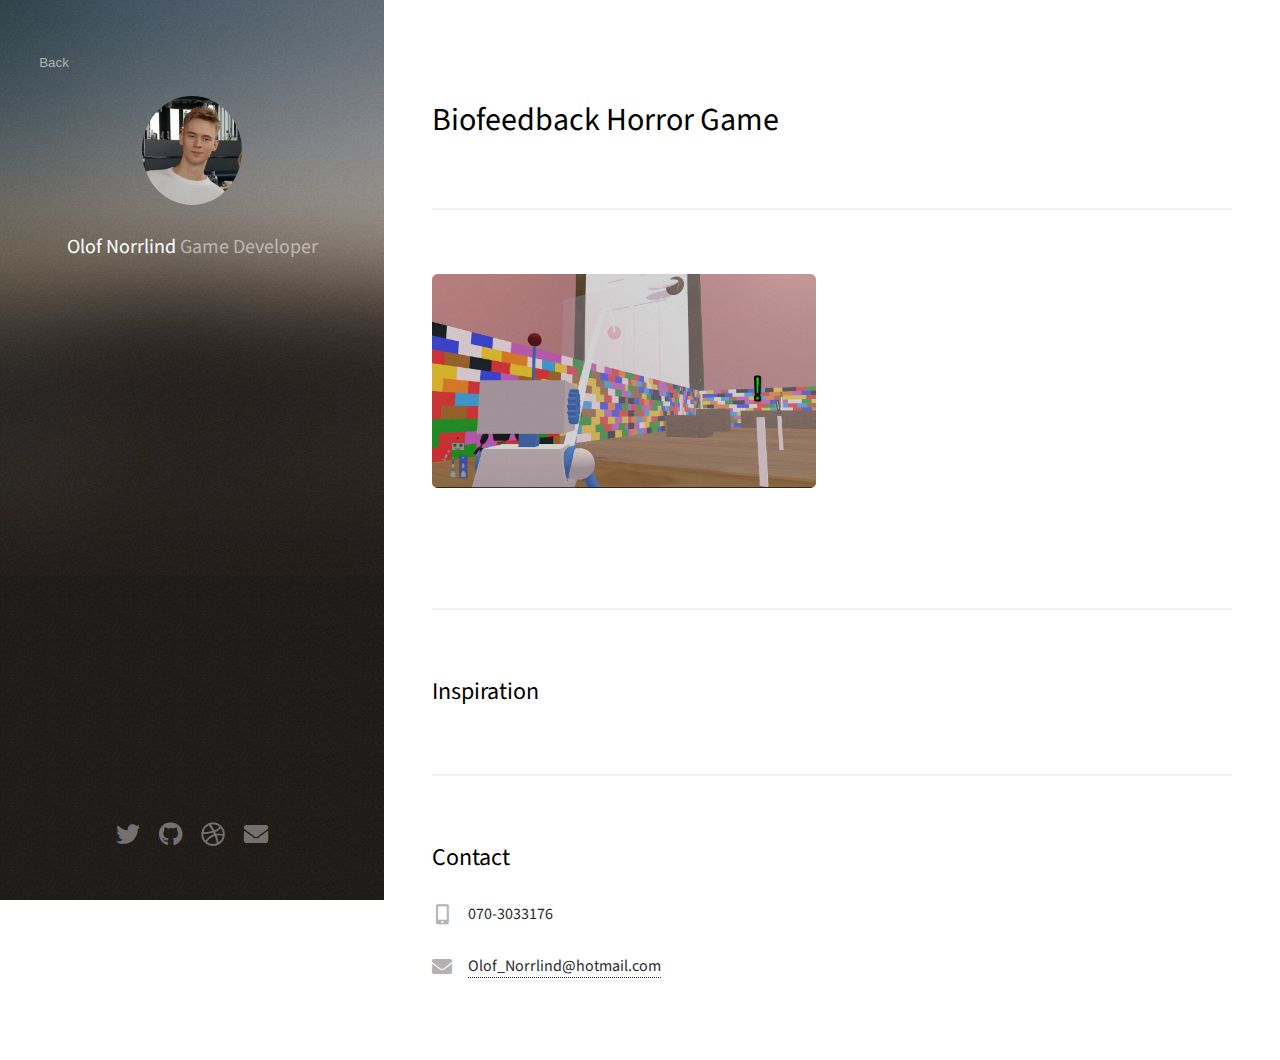
==== BelowUs.html @ 0a35c5f2 "Added more links + 2 more projects" ====
<!DOCTYPE HTML>
<!--
	Strata by HTML5 UP
	html5up.net | @ajlkn
	Free for personal and commercial use under the CCA 3.0 license (html5up.net/license)
-->
<html>
	<head>
		<title>Strata by HTML5 UP</title>
		<meta charset="utf-8" />
		<meta name="viewport" content="width=device-width, initial-scale=1, user-scalable=no" />
		<link rel="stylesheet" href="assets/css/main.css" />
	</head>
	<body class="is-preload">

		<!-- Header -->
			<header id="header">
				<div class="inner">
                    <button class="back-button" onclick="goBack()">Back</button>

					<a href="index.html" class="image avatar"><img src="images/avatar.jpg" alt="" /></a>
					<h1><strong>Olof Norrlind</strong><br />
					Game Developer<br />
					</h1>
				</div>
			</header>

		<!-- Main -->
			<div id="main">

				<!-- One -->
					<section id="one">
						<header class="major">
							<h2>Biofeedback Horror Game</h2>
						</header>
						<p>
						</p>
						
					</section>

				<!--Content-->
					<section id="two">						
						<div class="row">
							<article class="col-6 col-12-xsmall work-item">
								<a href="images/Detached/Ingame2.png" class="image fit thumb"><img src="images/Detached/Ingame2.png" alt="" /></a>
							</article>
						</div>
					</section>
					<section id="one">						
						<div class="major">
							<h2>Inspiration</h2>
							<p>
							</p>
						</div>
					</section>
				
				<!-- Three -->
					<section id="three">
						<h2>Contact</h2>
						<ul class="labeled-icons">
							<li>
								<h3 class="icon solid fa-mobile-alt"><span class="label">Phone</span></h3>
								070-3033176
							</li>
							<li>
								<h3 class="icon solid fa-envelope"><span class="label">Email</span></h3>
								<a href="#">Olof_Norrlind@hotmail.com</a>
							</li>
						</ul>
						
					</section>

				<!-- Four -->
				<!--
					<section id="four">
						<h2>Elements</h2>

						<section>
							<h4>Text</h4>
							<p>This is <b>bold</b> and this is <strong>strong</strong>. This is <i>italic</i> and this is <em>emphasized</em>.
							This is <sup>superscript</sup> text and this is <sub>subscript</sub> text.
							This is <u>underlined</u> and this is code: <code>for (;;) { ... }</code>. Finally, <a href="#">this is a link</a>.</p>
							<hr />
							<header>
								<h4>Heading with a Subtitle</h4>
								<p>Lorem ipsum dolor sit amet nullam id egestas urna aliquam</p>
							</header>
							<p>Nunc lacinia ante nunc ac lobortis. Interdum adipiscing gravida odio porttitor sem non mi integer non faucibus ornare mi ut ante amet placerat aliquet. Volutpat eu sed ante lacinia sapien lorem accumsan varius montes viverra nibh in adipiscing blandit tempus accumsan.</p>
							<header>
								<h5>Heading with a Subtitle</h5>
								<p>Lorem ipsum dolor sit amet nullam id egestas urna aliquam</p>
							</header>
							<p>Nunc lacinia ante nunc ac lobortis. Interdum adipiscing gravida odio porttitor sem non mi integer non faucibus ornare mi ut ante amet placerat aliquet. Volutpat eu sed ante lacinia sapien lorem accumsan varius montes viverra nibh in adipiscing blandit tempus accumsan.</p>
							<hr />
							<h2>Heading Level 2</h2>
							<h3>Heading Level 3</h3>
							<h4>Heading Level 4</h4>
							<h5>Heading Level 5</h5>
							<h6>Heading Level 6</h6>
							<hr />
							<h5>Blockquote</h5>
							<blockquote>Fringilla nisl. Donec accumsan interdum nisi, quis tincidunt felis sagittis eget tempus euismod. Vestibulum ante ipsum primis in faucibus vestibulum. Blandit adipiscing eu felis iaculis volutpat ac adipiscing accumsan faucibus. Vestibulum ante ipsum primis in faucibus lorem ipsum dolor sit amet nullam adipiscing eu felis.</blockquote>
							<h5>Preformatted</h5>
							<pre><code>i = 0;

while (!deck.isInOrder()) {
print 'Iteration ' + i;
deck.shuffle();
i++;
}

print 'It took ' + i + ' iterations to sort the deck.';</code></pre>
						</section>

						<section>
							<h4>Lists</h4>
							<div class="row">
								<div class="col-6 col-12-xsmall">
									<h5>Unordered</h5>
									<ul>
										<li>Dolor pulvinar etiam magna etiam.</li>
										<li>Sagittis adipiscing lorem eleifend.</li>
										<li>Felis enim feugiat dolore viverra.</li>
									</ul>
									<h5>Alternate</h5>
									<ul class="alt">
										<li>Dolor pulvinar etiam magna etiam.</li>
										<li>Sagittis adipiscing lorem eleifend.</li>
										<li>Felis enim feugiat dolore viverra.</li>
									</ul>
								</div>
								<div class="col-6 col-12-xsmall">
									<h5>Ordered</h5>
									<ol>
										<li>Dolor pulvinar etiam magna etiam.</li>
										<li>Etiam vel felis at lorem sed viverra.</li>
										<li>Felis enim feugiat dolore viverra.</li>
										<li>Dolor pulvinar etiam magna etiam.</li>
										<li>Etiam vel felis at lorem sed viverra.</li>
										<li>Felis enim feugiat dolore viverra.</li>
									</ol>
									<h5>Icons</h5>
									<ul class="icons">
										<li><a href="#" class="icon brands fa-twitter"><span class="label">Twitter</span></a></li>
										<li><a href="#" class="icon brands fa-facebook-f"><span class="label">Facebook</span></a></li>
										<li><a href="#" class="icon brands fa-instagram"><span class="label">Instagram</span></a></li>
										<li><a href="#" class="icon brands fa-github"><span class="label">Github</span></a></li>
										<li><a href="#" class="icon brands fa-dribbble"><span class="label">Dribbble</span></a></li>
										<li><a href="#" class="icon brands fa-tumblr"><span class="label">Tumblr</span></a></li>
									</ul>
								</div>
							</div>
							<h5>Actions</h5>
							<ul class="actions">
								<li><a href="#" class="button primary">Default</a></li>
								<li><a href="#" class="button">Default</a></li>
							</ul>
							<ul class="actions small">
								<li><a href="#" class="button primary small">Small</a></li>
								<li><a href="#" class="button small">Small</a></li>
							</ul>
							<div class="row">
								<div class="col-6 col-12-small">
									<ul class="actions stacked">
										<li><a href="#" class="button primary">Default</a></li>
										<li><a href="#" class="button">Default</a></li>
									</ul>
								</div>
								<div class="col-6 col-12-small">
									<ul class="actions stacked">
										<li><a href="#" class="button primary small">Small</a></li>
										<li><a href="#" class="button small">Small</a></li>
									</ul>
								</div>
								<div class="col-6 col-12-small">
									<ul class="actions stacked">
										<li><a href="#" class="button primary fit">Default</a></li>
										<li><a href="#" class="button fit">Default</a></li>
									</ul>
								</div>
								<div class="col-6 col-12-small">
									<ul class="actions stacked">
										<li><a href="#" class="button primary small fit">Small</a></li>
										<li><a href="#" class="button small fit">Small</a></li>
									</ul>
								</div>
							</div>
						</section>

						<section>
							<h4>Table</h4>
							<h5>Default</h5>
							<div class="table-wrapper">
								<table>
									<thead>
										<tr>
											<th>Name</th>
											<th>Description</th>
											<th>Price</th>
										</tr>
									</thead>
									<tbody>
										<tr>
											<td>Item One</td>
											<td>Ante turpis integer aliquet porttitor.</td>
											<td>29.99</td>
										</tr>
										<tr>
											<td>Item Two</td>
											<td>Vis ac commodo adipiscing arcu aliquet.</td>
											<td>19.99</td>
										</tr>
										<tr>
											<td>Item Three</td>
											<td> Morbi faucibus arcu accumsan lorem.</td>
											<td>29.99</td>
										</tr>
										<tr>
											<td>Item Four</td>
											<td>Vitae integer tempus condimentum.</td>
											<td>19.99</td>
										</tr>
										<tr>
											<td>Item Five</td>
											<td>Ante turpis integer aliquet porttitor.</td>
											<td>29.99</td>
										</tr>
									</tbody>
									<tfoot>
										<tr>
											<td colspan="2"></td>
											<td>100.00</td>
										</tr>
									</tfoot>
								</table>
							</div>

							<h5>Alternate</h5>
							<div class="table-wrapper">
								<table class="alt">
									<thead>
										<tr>
											<th>Name</th>
											<th>Description</th>
											<th>Price</th>
										</tr>
									</thead>
									<tbody>
										<tr>
											<td>Item One</td>
											<td>Ante turpis integer aliquet porttitor.</td>
											<td>29.99</td>
										</tr>
										<tr>
											<td>Item Two</td>
											<td>Vis ac commodo adipiscing arcu aliquet.</td>
											<td>19.99</td>
										</tr>
										<tr>
											<td>Item Three</td>
											<td> Morbi faucibus arcu accumsan lorem.</td>
											<td>29.99</td>
										</tr>
										<tr>
											<td>Item Four</td>
											<td>Vitae integer tempus condimentum.</td>
											<td>19.99</td>
										</tr>
										<tr>
											<td>Item Five</td>
											<td>Ante turpis integer aliquet porttitor.</td>
											<td>29.99</td>
										</tr>
									</tbody>
									<tfoot>
										<tr>
											<td colspan="2"></td>
											<td>100.00</td>
										</tr>
									</tfoot>
								</table>
							</div>
						</section>

						<section>
							<h4>Buttons</h4>
							<ul class="actions">
								<li><a href="#" class="button primary">Primary</a></li>
								<li><a href="#" class="button">Default</a></li>
							</ul>
							<ul class="actions">
								<li><a href="#" class="button large">Large</a></li>
								<li><a href="#" class="button">Default</a></li>
								<li><a href="#" class="button small">Small</a></li>
							</ul>
							<ul class="actions fit">
								<li><a href="#" class="button primary fit">Fit</a></li>
								<li><a href="#" class="button fit">Fit</a></li>
							</ul>
							<ul class="actions fit small">
								<li><a href="#" class="button primary fit small">Fit + Small</a></li>
								<li><a href="#" class="button fit small">Fit + Small</a></li>
							</ul>
							<ul class="actions">
								<li><a href="#" class="button primary icon solid fa-download">Icon</a></li>
								<li><a href="#" class="button icon solid fa-download">Icon</a></li>
							</ul>
							<ul class="actions">
								<li><span class="button primary disabled">Primary</span></li>
								<li><span class="button disabled">Default</span></li>
							</ul>
						</section>

						<section>
							<h4>Form</h4>
							<form method="post" action="#">
								<div class="row gtr-uniform gtr-50">
									<div class="col-6 col-12-xsmall">
										<input type="text" name="demo-name" id="demo-name" value="" placeholder="Name" />
									</div>
									<div class="col-6 col-12-xsmall">
										<input type="email" name="demo-email" id="demo-email" value="" placeholder="Email" />
									</div>
									<div class="col-12">
										<select name="demo-category" id="demo-category">
											<option value="">- Category -</option>
											<option value="1">Manufacturing</option>
											<option value="1">Shipping</option>
											<option value="1">Administration</option>
											<option value="1">Human Resources</option>
										</select>
									</div>
									<div class="col-4 col-12-small">
										<input type="radio" id="demo-priority-low" name="demo-priority" checked>
										<label for="demo-priority-low">Low Priority</label>
									</div>
									<div class="col-4 col-12-small">
										<input type="radio" id="demo-priority-normal" name="demo-priority">
										<label for="demo-priority-normal">Normal Priority</label>
									</div>
									<div class="col-4 col-12-small">
										<input type="radio" id="demo-priority-high" name="demo-priority">
										<label for="demo-priority-high">High Priority</label>
									</div>
									<div class="col-6 col-12-small">
										<input type="checkbox" id="demo-copy" name="demo-copy">
										<label for="demo-copy">Email me a copy of this message</label>
									</div>
									<div class="col-6 col-12-small">
										<input type="checkbox" id="demo-human" name="demo-human" checked>
										<label for="demo-human">I am a human and not a robot</label>
									</div>
									<div class="col-12">
										<textarea name="demo-message" id="demo-message" placeholder="Enter your message" rows="6"></textarea>
									</div>
									<div class="col-12">
										<ul class="actions">
											<li><input type="submit" value="Send Message" class="primary" /></li>
											<li><input type="reset" value="Reset" /></li>
										</ul>
									</div>
								</div>
							</form>
						</section>

						<section>
							<h4>Image</h4>
							<h5>Fit</h5>
							<div class="box alt">
								<div class="row gtr-50 gtr-uniform">
									<div class="col-12"><span class="image fit"><img src="images/fulls/05.jpg" alt="" /></span></div>
									<div class="col-4"><span class="image fit"><img src="images/thumbs/01.jpg" alt="" /></span></div>
									<div class="col-4"><span class="image fit"><img src="images/thumbs/02.jpg" alt="" /></span></div>
									<div class="col-4"><span class="image fit"><img src="images/thumbs/03.jpg" alt="" /></span></div>
									<div class="col-4"><span class="image fit"><img src="images/thumbs/04.jpg" alt="" /></span></div>
									<div class="col-4"><span class="image fit"><img src="images/thumbs/05.jpg" alt="" /></span></div>
									<div class="col-4"><span class="image fit"><img src="images/thumbs/06.jpg" alt="" /></span></div>
									<div class="col-4"><span class="image fit"><img src="images/thumbs/03.jpg" alt="" /></span></div>
									<div class="col-4"><span class="image fit"><img src="images/thumbs/02.jpg" alt="" /></span></div>
									<div class="col-4"><span class="image fit"><img src="images/thumbs/01.jpg" alt="" /></span></div>
								</div>
							</div>
							<h5>Left &amp; Right</h5>
							<p><span class="image left"><img src="images/avatar.jpg" alt="" /></span>Fringilla nisl. Donec accumsan interdum nisi, quis tincidunt felis sagittis eget. tempus euismod. Vestibulum ante ipsum primis in faucibus vestibulum. Blandit adipiscing eu felis iaculis volutpat ac adipiscing accumsan eu faucibus. Integer ac pellentesque praesent tincidunt felis sagittis eget. tempus euismod. Vestibulum ante ipsum primis in faucibus vestibulum. Blandit adipiscing eu felis iaculis volutpat ac adipiscing accumsan eu faucibus. Integer ac pellentesque praesent. Donec accumsan interdum nisi, quis tincidunt felis sagittis eget. tempus euismod. Vestibulum ante ipsum primis in faucibus vestibulum. Blandit adipiscing eu felis iaculis volutpat ac adipiscing accumsan eu faucibus. Integer ac pellentesque praesent tincidunt felis sagittis eget. tempus euismod. Vestibulum ante ipsum primis in faucibus vestibulum. Blandit adipiscing eu felis iaculis volutpat ac adipiscing accumsan eu faucibus. Integer ac pellentesque praesent.</p>
							<p><span class="image right"><img src="images/avatar.jpg" alt="" /></span>Fringilla nisl. Donec accumsan interdum nisi, quis tincidunt felis sagittis eget. tempus euismod. Vestibulum ante ipsum primis in faucibus vestibulum. Blandit adipiscing eu felis iaculis volutpat ac adipiscing accumsan eu faucibus. Integer ac pellentesque praesent tincidunt felis sagittis eget. tempus euismod. Vestibulum ante ipsum primis in faucibus vestibulum. Blandit adipiscing eu felis iaculis volutpat ac adipiscing accumsan eu faucibus. Integer ac pellentesque praesent. Donec accumsan interdum nisi, quis tincidunt felis sagittis eget. tempus euismod. Vestibulum ante ipsum primis in faucibus vestibulum. Blandit adipiscing eu felis iaculis volutpat ac adipiscing accumsan eu faucibus. Integer ac pellentesque praesent tincidunt felis sagittis eget. tempus euismod. Vestibulum ante ipsum primis in faucibus vestibulum. Blandit adipiscing eu felis iaculis volutpat ac adipiscing accumsan eu faucibus. Integer ac pellentesque praesent.</p>
						</section>

					</section>
				-->

			</div>

		<!-- Footer -->
			<footer id="footer">
				<div class="inner">
					<ul class="icons">
						<li><a href="#" class="icon brands fa-twitter"><span class="label">Twitter</span></a></li>
						<li><a href="https://github.com/OlofN97" class="icon brands fa-github"><span class="label">Github</span></a></li>
						<li><a href="#" class="icon brands fa-dribbble"><span class="label">Dribbble</span></a></li>
						<li><a href="#" class="icon solid fa-envelope"><span class="label">Email</span></a></li>
					</ul>					
				</div>
			</footer>

		<!-- Scripts -->
			<script src="assets/js/jquery.min.js"></script>
			<script src="assets/js/jquery.poptrox.min.js"></script>
			<script src="assets/js/browser.min.js"></script>
			<script src="assets/js/breakpoints.min.js"></script>
			<script src="assets/js/util.js"></script>
			<script src="assets/js/main.js"></script>

	</body>
</html>
---- assets/css/main.css ----
@import url("fontawesome-all.min.css");
@import url("https://fonts.googleapis.com/css?family=Source+Sans+Pro:400,400italic");

/*
	Strata by HTML5 UP
	html5up.net | @ajlkn
	Free for personal and commercial use under the CCA 3.0 license (html5up.net/license)
*/

html, body, div, span, applet, object,
iframe, h1, h2, h3, h4, h5, h6, p, blockquote,
pre, a, abbr, acronym, address, big, cite,
code, del, dfn, em, img, ins, kbd, q, s, samp,
small, strike, strong, sub, sup, tt, var, b,
u, i, center, dl, dt, dd, ol, ul, li, fieldset,
form, label, legend, table, caption, tbody,
tfoot, thead, tr, th, td, article, aside,
canvas, details, embed, figure, figcaption,
footer, header, hgroup, menu, nav, output, ruby,
section, summary, time, mark, audio, video {
	margin: 0;
	padding: 0;
	border: 0;
	font-size: 100%;
	font: inherit;
	vertical-align: baseline;}

article, aside, details, figcaption, figure,
footer, header, hgroup, menu, nav, section {
	display: block;}

body {
	line-height: 1;
}





.back-button {
	position: absolute;
	top: 5%; /* Adjust as needed */
	left: 5%; /* Adjust as needed */
	padding: 10px 20px;
	background-color: transparent; /* Blue background color */
	color: #b2b2b2; /* White text color */
	border: none;
	border-radius: 4px;
	cursor: pointer;
}

.back-button:hover {
	background-color: rgba(255, 255, 255, 0.1); /* Keep background color transparent on hover */
	color: #b2b2b2; /* Change text color on hover */
	border:#787878;
	border-radius: 4px;
}





.button-container {
	display: flex;
  }

ol, ul {
	list-style: none;
}

blockquote, q {
	quotes: none;
}

	blockquote:before, blockquote:after, q:before, q:after {
		content: '';
		content: none;
	}

table {
	border-collapse: collapse;
	border-spacing: 0;
}

body {
	-webkit-text-size-adjust: none;
}

mark {
	background-color: transparent;
	color: inherit;
}

input::-moz-focus-inner {
	border: 0;
	padding: 0;
}

input, select, textarea {
	-moz-appearance: none;
	-webkit-appearance: none;
	-ms-appearance: none;
	appearance: none;
}

/* Basic */

	html {
		box-sizing: border-box;
	}

	*, *:before, *:after {
		box-sizing: inherit;
	}

	body {
		background: #fff;
	}

		body.is-preload *, body.is-preload *:before, body.is-preload *:after {
			-moz-animation: none !important;
			-webkit-animation: none !important;
			-ms-animation: none !important;
			animation: none !important;
			-moz-transition: none !important;
			-webkit-transition: none !important;
			-ms-transition: none !important;
			transition: none !important;
		}

	body, input, select, textarea {
		color: #2b2b2b;
		font-family: "Source Sans Pro", Helvetica, sans-serif;
		font-size: 16pt;
		font-weight: 400;
		line-height: 1.75em;
	}

	a {
		-moz-transition: color 0.2s ease-in-out, border-color 0.2s ease-in-out;
		-webkit-transition: color 0.2s ease-in-out, border-color 0.2s ease-in-out;
		-ms-transition: color 0.2s ease-in-out, border-color 0.2s ease-in-out;
		transition: color 0.2s ease-in-out, border-color 0.2s ease-in-out;
		border-bottom: dotted 1px;
		color: #49bf9d;
		text-decoration: none;
	}

		a:hover {
			border-bottom-color: transparent;
			color: #49bf9d !important;
			text-decoration: none;
		}

	strong, b {
		color: #787878;
		font-weight: 400;
	}

	em, i {
		font-style: italic;
	}

	p {
		font-size: 20px;
		margin: 0 0 2em 0;
	}

	h1, h2, h3, h4, h5, h6 {
		color: #000000;
		font-weight: 400;
		line-height: 1em;
		margin: 0 0 1em 0;
	}

		h1 a, h2 a, h3 a, h4 a, h5 a, h6 a {
			color: inherit;
			text-decoration: none;
		}

	h1 {
		font-size: 2em;
		line-height: 1.5em;
	}

	h2 {
		font-size: 1.5em;
		line-height: 1.5em;
	}

	h3 {
		font-size: 1.25em;
		line-height: 1.5em;
	}

	h4 {
		font-size: 1.1em;
		line-height: 1.5em;
	}

	h5 {
		font-size: 0.9em;
		line-height: 1.5em;
	}

	h6 {
		font-size: 0.7em;
		line-height: 1.5em;
	}

	sub {
		font-size: 0.8em;
		position: relative;
		top: 0.5em;
	}

	sup {
		font-size: 0.8em;
		position: relative;
		top: -0.5em;
	}

	hr {
		border: 0;
		border-bottom: solid 2px #efefef;
		margin: 2em 0;
	}

		hr.major {
			margin: 3em 0;
		}

	blockquote {
		border-left: solid 6px #efefef;
		font-style: italic;
		margin: 0 0 2em 0;
		padding: 0.5em 0 0.5em 1.5em;
	}

	code {
		background: #f7f7f7;
		border-radius: 0.35em;
		border: solid 2px #efefef;
		font-family: "Courier New", monospace;
		font-size: 0.9em;
		margin: 0 0.25em;
		padding: 0.25em 0.65em;
	}

	pre {
		-webkit-overflow-scrolling: touch;
		font-family: "Courier New", monospace;
		font-size: 0.9em;
		margin: 0 0 2em 0;
	}

		pre code {
			display: block;
			line-height: 1.75em;
			padding: 1em 1.5em;
			overflow-x: auto;
		}

	.align-left {
		text-align: left;
	}

	.align-center {
		text-align: center;
	}

	.align-right {
		text-align: right;
	}

/* Container */

	.container {
		margin: 0 auto;
		max-width: calc(100% - 4em);
		width: 100%;
	}

		.container.xsmall {
			width: 25%;
		}

		.container.small {
			width: 50%;
		}

		.container.medium {
			width: 75%;
		}

		.container.large {
			width: 125%;
		}

		.container.xlarge {
			width: 150%;
		}

		.container.max {
			width: 100%;
		}

		@media screen and (max-width: 980px) {

			.container {
				width: 100% !important;
				max-width: 100% !important;
			}

		}

		@media screen and (max-width: 480px) {

			.container {
				max-width: calc(100% - 3em);
			}

		}

/* Row */

	.row {
		display: flex;
		flex-wrap: wrap;
		box-sizing: border-box;
		align-items: stretch;
	}

		.row > * {
			box-sizing: border-box;
		}

		.row.gtr-uniform > * > :last-child {
			margin-bottom: 0;
		}

		.row.aln-left {
			justify-content: flex-start;
		}

		.row.aln-center {
			justify-content: center;
		}

		.row.aln-right {
			justify-content: flex-end;
		}

		.row.aln-top {
			align-items: flex-start;
		}

		.row.aln-middle {
			align-items: center;
		}

		.row.aln-bottom {
			align-items: flex-end;
		}

		.row > .imp {
			order: -1;
		}

		.row > .col-1 {
			width: 8.33333%;
		}

		.row > .off-1 {
			margin-left: 8.33333%;
		}

		.row > .col-2 {
			width: 16.66667%;
		}

		.row > .off-2 {
			margin-left: 16.66667%;
		}

		.row > .col-3 {
			width: 25%;
		}

		.row > .off-3 {
			margin-left: 25%;
		}

		.row > .col-4 {
			width: 33.33333%;
		}

		.row > .off-4 {
			margin-left: 33.33333%;
		}

		.row > .col-5 {
			width: 41.66667%;
		}

		.row > .off-5 {
			margin-left: 41.66667%;
		}

		.row > .col-6 {
			width: 50%;
		}

		.row > .off-6 {
			margin-left: 50%;
		}

		.row > .col-7 {
			width: 58.33333%;
		}

		.row > .off-7 {
			margin-left: 58.33333%;
		}

		.row > .col-8 {
			width: 66.66667%;
		}

		.row > .off-8 {
			margin-left: 66.66667%;
		}

		.row > .col-9 {
			width: 75%;
		}

		.row > .off-9 {
			margin-left: 75%;
		}

		.row > .col-10 {
			width: 83.33333%;
		}

		.row > .off-10 {
			margin-left: 83.33333%;
		}

		.row > .col-11 {
			width: 91.66667%;
		}

		.row > .off-11 {
			margin-left: 91.66667%;
		}

		.row > .col-12 {
			width: 100%;
		}

		.row > .off-12 {
			margin-left: 100%;
		}

		.row.gtr-0 {
			margin-top: 0;
			margin-left: 0em;
		}

			.row.gtr-0 > * {
				padding: 0 0 0 0em;
			}

			.row.gtr-0.gtr-uniform {
				margin-top: 0em;
			}

				.row.gtr-0.gtr-uniform > * {
					padding-top: 0em;
				}

		.row.gtr-25 {
			margin-top: 0;
			margin-left: -0.625em;
		}

			.row.gtr-25 > * {
				padding: 0 0 0 0.625em;
			}

			.row.gtr-25.gtr-uniform {
				margin-top: -0.625em;
			}

				.row.gtr-25.gtr-uniform > * {
					padding-top: 0.625em;
				}

		.row.gtr-50 {
			margin-top: 0;
			margin-left: -1.25em;
		}

			.row.gtr-50 > * {
				padding: 0 0 0 1.25em;
			}

			.row.gtr-50.gtr-uniform {
				margin-top: -1.25em;
			}

				.row.gtr-50.gtr-uniform > * {
					padding-top: 1.25em;
				}

		.row {
			margin-top: 0;
			margin-left: -2.5em;
		}

			.row > * {
				padding: 0 0 0 2.5em;
			}

			.row.gtr-uniform {
				margin-top: -2.5em;
			}

				.row.gtr-uniform > * {
					padding-top: 2.5em;
				}

		.row.gtr-150 {
			margin-top: 0;
			margin-left: -3.75em;
		}

			.row.gtr-150 > * {
				padding: 0 0 0 3.75em;
			}

			.row.gtr-150.gtr-uniform {
				margin-top: -3.75em;
			}

				.row.gtr-150.gtr-uniform > * {
					padding-top: 3.75em;
				}

		.row.gtr-200 {
			margin-top: 0;
			margin-left: -5em;
		}

			.row.gtr-200 > * {
				padding: 0 0 0 5em;
			}

			.row.gtr-200.gtr-uniform {
				margin-top: -5em;
			}

				.row.gtr-200.gtr-uniform > * {
					padding-top: 5em;
				}

		@media screen and (max-width: 1800px) {

			.row {
				display: flex;
				flex-wrap: wrap;
				box-sizing: border-box;
				align-items: stretch;
			}

				.row > * {
					box-sizing: border-box;
				}

				.row.gtr-uniform > * > :last-child {
					margin-bottom: 0;
				}

				.row.aln-left {
					justify-content: flex-start;
				}

				.row.aln-center {
					justify-content: center;
				}

				.row.aln-right {
					justify-content: flex-end;
				}

				.row.aln-top {
					align-items: flex-start;
				}

				.row.aln-middle {
					align-items: center;
				}

				.row.aln-bottom {
					align-items: flex-end;
				}

				.row > .imp-xlarge {
					order: -1;
				}

				.row > .col-1-xlarge {
					width: 8.33333%;
				}

				.row > .off-1-xlarge {
					margin-left: 8.33333%;
				}

				.row > .col-2-xlarge {
					width: 16.66667%;
				}

				.row > .off-2-xlarge {
					margin-left: 16.66667%;
				}

				.row > .col-3-xlarge {
					width: 25%;
				}

				.row > .off-3-xlarge {
					margin-left: 25%;
				}

				.row > .col-4-xlarge {
					width: 33.33333%;
				}

				.row > .off-4-xlarge {
					margin-left: 33.33333%;
				}

				.row > .col-5-xlarge {
					width: 41.66667%;
				}

				.row > .off-5-xlarge {
					margin-left: 41.66667%;
				}

				.row > .col-6-xlarge {
					width: 50%;
				}

				.row > .off-6-xlarge {
					margin-left: 50%;
				}

				.row > .col-7-xlarge {
					width: 58.33333%;
				}

				.row > .off-7-xlarge {
					margin-left: 58.33333%;
				}

				.row > .col-8-xlarge {
					width: 66.66667%;
				}

				.row > .off-8-xlarge {
					margin-left: 66.66667%;
				}

				.row > .col-9-xlarge {
					width: 75%;
				}

				.row > .off-9-xlarge {
					margin-left: 75%;
				}

				.row > .col-10-xlarge {
					width: 83.33333%;
				}

				.row > .off-10-xlarge {
					margin-left: 83.33333%;
				}

				.row > .col-11-xlarge {
					width: 91.66667%;
				}

				.row > .off-11-xlarge {
					margin-left: 91.66667%;
				}

				.row > .col-12-xlarge {
					width: 100%;
				}

				.row > .off-12-xlarge {
					margin-left: 100%;
				}

				.row.gtr-0 {
					margin-top: 0;
					margin-left: 0em;
				}

					.row.gtr-0 > * {
						padding: 0 0 0 0em;
					}

					.row.gtr-0.gtr-uniform {
						margin-top: 0em;
					}

						.row.gtr-0.gtr-uniform > * {
							padding-top: 0em;
						}

				.row.gtr-25 {
					margin-top: 0;
					margin-left: -0.625em;
				}

					.row.gtr-25 > * {
						padding: 0 0 0 0.625em;
					}

					.row.gtr-25.gtr-uniform {
						margin-top: -0.625em;
					}

						.row.gtr-25.gtr-uniform > * {
							padding-top: 0.625em;
						}

				.row.gtr-50 {
					margin-top: 0;
					margin-left: -1.25em;
				}

					.row.gtr-50 > * {
						padding: 0 0 0 1.25em;
					}

					.row.gtr-50.gtr-uniform {
						margin-top: -1.25em;
					}

						.row.gtr-50.gtr-uniform > * {
							padding-top: 1.25em;
						}

				.row {
					margin-top: 0;
					margin-left: -2.5em;
				}

					.row > * {
						padding: 0 0 0 2.5em;
					}

					.row.gtr-uniform {
						margin-top: -2.5em;
					}

						.row.gtr-uniform > * {
							padding-top: 2.5em;
						}

				.row.gtr-150 {
					margin-top: 0;
					margin-left: -3.75em;
				}

					.row.gtr-150 > * {
						padding: 0 0 0 3.75em;
					}

					.row.gtr-150.gtr-uniform {
						margin-top: -3.75em;
					}

						.row.gtr-150.gtr-uniform > * {
							padding-top: 3.75em;
						}

				.row.gtr-200 {
					margin-top: 0;
					margin-left: -5em;
				}

					.row.gtr-200 > * {
						padding: 0 0 0 5em;
					}

					.row.gtr-200.gtr-uniform {
						margin-top: -5em;
					}

						.row.gtr-200.gtr-uniform > * {
							padding-top: 5em;
						}

		}

		@media screen and (max-width: 1280px) {

			.row {
				display: flex;
				flex-wrap: wrap;
				box-sizing: border-box;
				align-items: stretch;
			}

				.row > * {
					box-sizing: border-box;
				}

				.row.gtr-uniform > * > :last-child {
					margin-bottom: 0;
				}

				.row.aln-left {
					justify-content: flex-start;
				}

				.row.aln-center {
					justify-content: center;
				}

				.row.aln-right {
					justify-content: flex-end;
				}

				.row.aln-top {
					align-items: flex-start;
				}

				.row.aln-middle {
					align-items: center;
				}

				.row.aln-bottom {
					align-items: flex-end;
				}

				.row > .imp-large {
					order: -1;
				}

				.row > .col-1-large {
					width: 8.33333%;
				}

				.row > .off-1-large {
					margin-left: 8.33333%;
				}

				.row > .col-2-large {
					width: 16.66667%;
				}

				.row > .off-2-large {
					margin-left: 16.66667%;
				}

				.row > .col-3-large {
					width: 25%;
				}

				.row > .off-3-large {
					margin-left: 25%;
				}

				.row > .col-4-large {
					width: 33.33333%;
				}

				.row > .off-4-large {
					margin-left: 33.33333%;
				}

				.row > .col-5-large {
					width: 41.66667%;
				}

				.row > .off-5-large {
					margin-left: 41.66667%;
				}

				.row > .col-6-large {
					width: 50%;
				}

				.row > .off-6-large {
					margin-left: 50%;
				}

				.row > .col-7-large {
					width: 58.33333%;
				}

				.row > .off-7-large {
					margin-left: 58.33333%;
				}

				.row > .col-8-large {
					width: 66.66667%;
				}

				.row > .off-8-large {
					margin-left: 66.66667%;
				}

				.row > .col-9-large {
					width: 75%;
				}

				.row > .off-9-large {
					margin-left: 75%;
				}

				.row > .col-10-large {
					width: 83.33333%;
				}

				.row > .off-10-large {
					margin-left: 83.33333%;
				}

				.row > .col-11-large {
					width: 91.66667%;
				}

				.row > .off-11-large {
					margin-left: 91.66667%;
				}

				.row > .col-12-large {
					width: 100%;
				}

				.row > .off-12-large {
					margin-left: 100%;
				}

				.row.gtr-0 {
					margin-top: 0;
					margin-left: 0em;
				}

					.row.gtr-0 > * {
						padding: 0 0 0 0em;
					}

					.row.gtr-0.gtr-uniform {
						margin-top: 0em;
					}

						.row.gtr-0.gtr-uniform > * {
							padding-top: 0em;
						}

				.row.gtr-25 {
					margin-top: 0;
					margin-left: -0.5em;
				}

					.row.gtr-25 > * {
						padding: 0 0 0 0.5em;
					}

					.row.gtr-25.gtr-uniform {
						margin-top: -0.5em;
					}

						.row.gtr-25.gtr-uniform > * {
							padding-top: 0.5em;
						}

				.row.gtr-50 {
					margin-top: 0;
					margin-left: -1em;
				}

					.row.gtr-50 > * {
						padding: 0 0 0 1em;
					}

					.row.gtr-50.gtr-uniform {
						margin-top: -1em;
					}

						.row.gtr-50.gtr-uniform > * {
							padding-top: 1em;
						}

				.row {
					margin-top: 0;
					margin-left: -2em;
				}

					.row > * {
						padding: 0 0 0 2em;
					}

					.row.gtr-uniform {
						margin-top: -2em;
					}

						.row.gtr-uniform > * {
							padding-top: 2em;
						}

				.row.gtr-150 {
					margin-top: 0;
					margin-left: -3em;
				}

					.row.gtr-150 > * {
						padding: 0 0 0 3em;
					}

					.row.gtr-150.gtr-uniform {
						margin-top: -3em;
					}

						.row.gtr-150.gtr-uniform > * {
							padding-top: 3em;
						}

				.row.gtr-200 {
					margin-top: 0;
					margin-left: -4em;
				}

					.row.gtr-200 > * {
						padding: 0 0 0 4em;
					}

					.row.gtr-200.gtr-uniform {
						margin-top: -4em;
					}

						.row.gtr-200.gtr-uniform > * {
							padding-top: 4em;
						}

		}

		@media screen and (max-width: 980px) {

			.row {
				display: flex;
				flex-wrap: wrap;
				box-sizing: border-box;
				align-items: stretch;
			}

				.row > * {
					box-sizing: border-box;
				}

				.row.gtr-uniform > * > :last-child {
					margin-bottom: 0;
				}

				.row.aln-left {
					justify-content: flex-start;
				}

				.row.aln-center {
					justify-content: center;
				}

				.row.aln-right {
					justify-content: flex-end;
				}

				.row.aln-top {
					align-items: flex-start;
				}

				.row.aln-middle {
					align-items: center;
				}

				.row.aln-bottom {
					align-items: flex-end;
				}

				.row > .imp-medium {
					order: -1;
				}

				.row > .col-1-medium {
					width: 8.33333%;
				}

				.row > .off-1-medium {
					margin-left: 8.33333%;
				}

				.row > .col-2-medium {
					width: 16.66667%;
				}

				.row > .off-2-medium {
					margin-left: 16.66667%;
				}

				.row > .col-3-medium {
					width: 25%;
				}

				.row > .off-3-medium {
					margin-left: 25%;
				}

				.row > .col-4-medium {
					width: 33.33333%;
				}

				.row > .off-4-medium {
					margin-left: 33.33333%;
				}

				.row > .col-5-medium {
					width: 41.66667%;
				}

				.row > .off-5-medium {
					margin-left: 41.66667%;
				}

				.row > .col-6-medium {
					width: 50%;
				}

				.row > .off-6-medium {
					margin-left: 50%;
				}

				.row > .col-7-medium {
					width: 58.33333%;
				}

				.row > .off-7-medium {
					margin-left: 58.33333%;
				}

				.row > .col-8-medium {
					width: 66.66667%;
				}

				.row > .off-8-medium {
					margin-left: 66.66667%;
				}

				.row > .col-9-medium {
					width: 75%;
				}

				.row > .off-9-medium {
					margin-left: 75%;
				}

				.row > .col-10-medium {
					width: 83.33333%;
				}

				.row > .off-10-medium {
					margin-left: 83.33333%;
				}

				.row > .col-11-medium {
					width: 91.66667%;
				}

				.row > .off-11-medium {
					margin-left: 91.66667%;
				}

				.row > .col-12-medium {
					width: 100%;
				}

				.row > .off-12-medium {
					margin-left: 100%;
				}

				.row.gtr-0 {
					margin-top: 0;
					margin-left: 0em;
				}

					.row.gtr-0 > * {
						padding: 0 0 0 0em;
					}

					.row.gtr-0.gtr-uniform {
						margin-top: 0em;
					}

						.row.gtr-0.gtr-uniform > * {
							padding-top: 0em;
						}

				.row.gtr-25 {
					margin-top: 0;
					margin-left: -0.5em;
				}

					.row.gtr-25 > * {
						padding: 0 0 0 0.5em;
					}

					.row.gtr-25.gtr-uniform {
						margin-top: -0.5em;
					}

						.row.gtr-25.gtr-uniform > * {
							padding-top: 0.5em;
						}

				.row.gtr-50 {
					margin-top: 0;
					margin-left: -1em;
				}

					.row.gtr-50 > * {
						padding: 0 0 0 1em;
					}

					.row.gtr-50.gtr-uniform {
						margin-top: -1em;
					}

						.row.gtr-50.gtr-uniform > * {
							padding-top: 1em;
						}

				.row {
					margin-top: 0;
					margin-left: -2em;
				}

					.row > * {
						padding: 0 0 0 2em;
					}

					.row.gtr-uniform {
						margin-top: -2em;
					}

						.row.gtr-uniform > * {
							padding-top: 2em;
						}

				.row.gtr-150 {
					margin-top: 0;
					margin-left: -3em;
				}

					.row.gtr-150 > * {
						padding: 0 0 0 3em;
					}

					.row.gtr-150.gtr-uniform {
						margin-top: -3em;
					}

						.row.gtr-150.gtr-uniform > * {
							padding-top: 3em;
						}

				.row.gtr-200 {
					margin-top: 0;
					margin-left: -4em;
				}

					.row.gtr-200 > * {
						padding: 0 0 0 4em;
					}

					.row.gtr-200.gtr-uniform {
						margin-top: -4em;
					}

						.row.gtr-200.gtr-uniform > * {
							padding-top: 4em;
						}

		}

		@media screen and (max-width: 736px) {

			.row {
				display: flex;
				flex-wrap: wrap;
				box-sizing: border-box;
				align-items: stretch;
			}

				.row > * {
					box-sizing: border-box;
				}

				.row.gtr-uniform > * > :last-child {
					margin-bottom: 0;
				}

				.row.aln-left {
					justify-content: flex-start;
				}

				.row.aln-center {
					justify-content: center;
				}

				.row.aln-right {
					justify-content: flex-end;
				}

				.row.aln-top {
					align-items: flex-start;
				}

				.row.aln-middle {
					align-items: center;
				}

				.row.aln-bottom {
					align-items: flex-end;
				}

				.row > .imp-small {
					order: -1;
				}

				.row > .col-1-small {
					width: 8.33333%;
				}

				.row > .off-1-small {
					margin-left: 8.33333%;
				}

				.row > .col-2-small {
					width: 16.66667%;
				}

				.row > .off-2-small {
					margin-left: 16.66667%;
				}

				.row > .col-3-small {
					width: 25%;
				}

				.row > .off-3-small {
					margin-left: 25%;
				}

				.row > .col-4-small {
					width: 33.33333%;
				}

				.row > .off-4-small {
					margin-left: 33.33333%;
				}

				.row > .col-5-small {
					width: 41.66667%;
				}

				.row > .off-5-small {
					margin-left: 41.66667%;
				}

				.row > .col-6-small {
					width: 50%;
				}

				.row > .off-6-small {
					margin-left: 50%;
				}

				.row > .col-7-small {
					width: 58.33333%;
				}

				.row > .off-7-small {
					margin-left: 58.33333%;
				}

				.row > .col-8-small {
					width: 66.66667%;
				}

				.row > .off-8-small {
					margin-left: 66.66667%;
				}

				.row > .col-9-small {
					width: 75%;
				}

				.row > .off-9-small {
					margin-left: 75%;
				}

				.row > .col-10-small {
					width: 83.33333%;
				}

				.row > .off-10-small {
					margin-left: 83.33333%;
				}

				.row > .col-11-small {
					width: 91.66667%;
				}

				.row > .off-11-small {
					margin-left: 91.66667%;
				}

				.row > .col-12-small {
					width: 100%;
				}

				.row > .off-12-small {
					margin-left: 100%;
				}

				.row.gtr-0 {
					margin-top: 0;
					margin-left: 0em;
				}

					.row.gtr-0 > * {
						padding: 0 0 0 0em;
					}

					.row.gtr-0.gtr-uniform {
						margin-top: 0em;
					}

						.row.gtr-0.gtr-uniform > * {
							padding-top: 0em;
						}

				.row.gtr-25 {
					margin-top: 0;
					margin-left: -0.375em;
				}

					.row.gtr-25 > * {
						padding: 0 0 0 0.375em;
					}

					.row.gtr-25.gtr-uniform {
						margin-top: -0.375em;
					}

						.row.gtr-25.gtr-uniform > * {
							padding-top: 0.375em;
						}

				.row.gtr-50 {
					margin-top: 0;
					margin-left: -0.75em;
				}

					.row.gtr-50 > * {
						padding: 0 0 0 0.75em;
					}

					.row.gtr-50.gtr-uniform {
						margin-top: -0.75em;
					}

						.row.gtr-50.gtr-uniform > * {
							padding-top: 0.75em;
						}

				.row {
					margin-top: 0;
					margin-left: -1.5em;
				}

					.row > * {
						padding: 0 0 0 1.5em;
					}

					.row.gtr-uniform {
						margin-top: -1.5em;
					}

						.row.gtr-uniform > * {
							padding-top: 1.5em;
						}

				.row.gtr-150 {
					margin-top: 0;
					margin-left: -2.25em;
				}

					.row.gtr-150 > * {
						padding: 0 0 0 2.25em;
					}

					.row.gtr-150.gtr-uniform {
						margin-top: -2.25em;
					}

						.row.gtr-150.gtr-uniform > * {
							padding-top: 2.25em;
						}

				.row.gtr-200 {
					margin-top: 0;
					margin-left: -3em;
				}

					.row.gtr-200 > * {
						padding: 0 0 0 3em;
					}

					.row.gtr-200.gtr-uniform {
						margin-top: -3em;
					}

						.row.gtr-200.gtr-uniform > * {
							padding-top: 3em;
						}

		}

		@media screen and (max-width: 480px) {

			.row {
				display: flex;
				flex-wrap: wrap;
				box-sizing: border-box;
				align-items: stretch;
			}

				.row > * {
					box-sizing: border-box;
				}

				.row.gtr-uniform > * > :last-child {
					margin-bottom: 0;
				}

				.row.aln-left {
					justify-content: flex-start;
				}

				.row.aln-center {
					justify-content: center;
				}

				.row.aln-right {
					justify-content: flex-end;
				}

				.row.aln-top {
					align-items: flex-start;
				}

				.row.aln-middle {
					align-items: center;
				}

				.row.aln-bottom {
					align-items: flex-end;
				}

				.row > .imp-xsmall {
					order: -1;
				}

				.row > .col-1-xsmall {
					width: 8.33333%;
				}

				.row > .off-1-xsmall {
					margin-left: 8.33333%;
				}

				.row > .col-2-xsmall {
					width: 16.66667%;
				}

				.row > .off-2-xsmall {
					margin-left: 16.66667%;
				}

				.row > .col-3-xsmall {
					width: 25%;
				}

				.row > .off-3-xsmall {
					margin-left: 25%;
				}

				.row > .col-4-xsmall {
					width: 33.33333%;
				}

				.row > .off-4-xsmall {
					margin-left: 33.33333%;
				}

				.row > .col-5-xsmall {
					width: 41.66667%;
				}

				.row > .off-5-xsmall {
					margin-left: 41.66667%;
				}

				.row > .col-6-xsmall {
					width: 50%;
				}

				.row > .off-6-xsmall {
					margin-left: 50%;
				}

				.row > .col-7-xsmall {
					width: 58.33333%;
				}

				.row > .off-7-xsmall {
					margin-left: 58.33333%;
				}

				.row > .col-8-xsmall {
					width: 66.66667%;
				}

				.row > .off-8-xsmall {
					margin-left: 66.66667%;
				}

				.row > .col-9-xsmall {
					width: 75%;
				}

				.row > .off-9-xsmall {
					margin-left: 75%;
				}

				.row > .col-10-xsmall {
					width: 83.33333%;
				}

				.row > .off-10-xsmall {
					margin-left: 83.33333%;
				}

				.row > .col-11-xsmall {
					width: 91.66667%;
				}

				.row > .off-11-xsmall {
					margin-left: 91.66667%;
				}

				.row > .col-12-xsmall {
					width: 100%;
				}

				.row > .off-12-xsmall {
					margin-left: 100%;
				}

				.row.gtr-0 {
					margin-top: 0;
					margin-left: 0em;
				}

					.row.gtr-0 > * {
						padding: 0 0 0 0em;
					}

					.row.gtr-0.gtr-uniform {
						margin-top: 0em;
					}

						.row.gtr-0.gtr-uniform > * {
							padding-top: 0em;
						}

				.row.gtr-25 {
					margin-top: 0;
					margin-left: -0.375em;
				}

					.row.gtr-25 > * {
						padding: 0 0 0 0.375em;
					}

					.row.gtr-25.gtr-uniform {
						margin-top: -0.375em;
					}

						.row.gtr-25.gtr-uniform > * {
							padding-top: 0.375em;
						}

				.row.gtr-50 {
					margin-top: 0;
					margin-left: -0.75em;
				}

					.row.gtr-50 > * {
						padding: 0 0 0 0.75em;
					}

					.row.gtr-50.gtr-uniform {
						margin-top: -0.75em;
					}

						.row.gtr-50.gtr-uniform > * {
							padding-top: 0.75em;
						}

				.row {
					margin-top: 0;
					margin-left: -1.5em;
				}

					.row > * {
						padding: 0 0 0 1.5em;
					}

					.row.gtr-uniform {
						margin-top: -1.5em;
					}

						.row.gtr-uniform > * {
							padding-top: 1.5em;
						}

				.row.gtr-150 {
					margin-top: 0;
					margin-left: -2.25em;
				}

					.row.gtr-150 > * {
						padding: 0 0 0 2.25em;
					}

					.row.gtr-150.gtr-uniform {
						margin-top: -2.25em;
					}

						.row.gtr-150.gtr-uniform > * {
							padding-top: 2.25em;
						}

				.row.gtr-200 {
					margin-top: 0;
					margin-left: -3em;
				}

					.row.gtr-200 > * {
						padding: 0 0 0 3em;
					}

					.row.gtr-200.gtr-uniform {
						margin-top: -3em;
					}

						.row.gtr-200.gtr-uniform > * {
							padding-top: 3em;
						}

		}

/* Section/Article */

	section.special, article.special {
		text-align: center;
		border: 2px solid black; /* You can adjust the width and color as needed */
		padding: 20px;
	}

	header p {
		color: #b2b2b2;
		position: relative;
		margin: 0 0 1.5em 0;
	}

	header h2 + p {
		font-size: 1.25em;
		margin-top: -1em;
		line-height: 1.5em;
	}

	header h3 + p {
		font-size: 1.1em;
		margin-top: -0.8em;
		line-height: 1.5em;
	}

	header h4 + p,
	header h5 + p,
	header h6 + p {
		font-size: 0.9em;
		margin-top: -0.6em;
		line-height: 1.5em;
	}

	header.major h2 {
		font-size: 2em;
	}

	figcaption {
		text-align: center;
		display: inline-block;
		padding: 5px 8px;
		background-color: #d11212; /* Blue background color */
		color: #fff; /* White text color */
		border: 1px solid #d11212; /* Blue border */
		border-radius: 2px; /* Rounded corners */
		margin: 0px 5px 15px 0px; /* Add some spacing between figcaptions */
	}
	
	figcaption:first-child {
		padding-left: 0px;
		margin-left: 0px;
	  }
	
	.Game {
		background-color: rgba(233, 50, 50, 0.925); /* Red background color */
		color: #000000; /* White text color */
		border-color: #d11212; /* Red border color */
	  }
	
	  /* Blue style */
	  .Engine {
		background-color: rgba(23, 131, 255, 0.925); /* Blue background color */
		color: #000000; /* White text color */
		border-color: #007bff; /* Blue border color */
	  }
	
	  /* Green style */
	  .Language { 
		background-color: rgba(3, 230, 105, 0.925); /* Green background color */
		color: #000000; /* White text color */
		border-color: #28a745; /* Green border color */
	  }

/* Form */

	form {
		margin: 0 0 2em 0;
	}

	label {
		color: #787878;
		display: block;
		font-size: 0.9em;
		font-weight: 400;
		margin: 0 0 1em 0;
	}

	input[type="text"],
	input[type="password"],
	input[type="email"],
	select,
	textarea {
		-moz-appearance: none;
		-webkit-appearance: none;
		-ms-appearance: none;
		appearance: none;
		background: #f7f7f7;
		border-radius: 0.35em;
		border: solid 2px transparent;
		color: inherit;
		display: block;
		outline: 0;
		padding: 0 0.75em;
		text-decoration: none;
		width: 100%;
	}

		input[type="text"]:invalid,
		input[type="password"]:invalid,
		input[type="email"]:invalid,
		select:invalid,
		textarea:invalid {
			box-shadow: none;
		}

		input[type="text"]:focus,
		input[type="password"]:focus,
		input[type="email"]:focus,
		select:focus,
		textarea:focus {
			border-color: #49bf9d;
		}

	select {
		background-image: url("data:image/svg+xml;charset=utf8,%3Csvg xmlns='http://www.w3.org/2000/svg' width='40' height='40' preserveAspectRatio='none' viewBox='0 0 40 40'%3E%3Cpath d='M9.4,12.3l10.4,10.4l10.4-10.4c0.2-0.2,0.5-0.4,0.9-0.4c0.3,0,0.6,0.1,0.9,0.4l3.3,3.3c0.2,0.2,0.4,0.5,0.4,0.9 c0,0.4-0.1,0.6-0.4,0.9L20.7,31.9c-0.2,0.2-0.5,0.4-0.9,0.4c-0.3,0-0.6-0.1-0.9-0.4L4.3,17.3c-0.2-0.2-0.4-0.5-0.4-0.9 c0-0.4,0.1-0.6,0.4-0.9l3.3-3.3c0.2-0.2,0.5-0.4,0.9-0.4S9.1,12.1,9.4,12.3z' fill='%23dfdfdf' /%3E%3C/svg%3E");
		background-size: 1.25rem;
		background-repeat: no-repeat;
		background-position: calc(100% - 1rem) center;
		height: 2.75em;
		padding-right: 2.75em;
		text-overflow: ellipsis;
	}

		select option {
			color: #787878;
			background: #fff;
		}

		select:focus::-ms-value {
			background-color: transparent;
		}

		select::-ms-expand {
			display: none;
		}

	input[type="text"],
	input[type="password"],
	input[type="email"],
	select {
		height: 2.75em;
	}

	textarea {
		padding: 0.75em;
	}

	input[type="checkbox"],
	input[type="radio"] {
		-moz-appearance: none;
		-webkit-appearance: none;
		-ms-appearance: none;
		appearance: none;
		display: block;
		float: left;
		margin-right: -2em;
		opacity: 0;
		width: 1em;
		z-index: -1;
	}

		input[type="checkbox"] + label,
		input[type="radio"] + label {
			text-decoration: none;
			color: #a2a2a2;
			cursor: pointer;
			display: inline-block;
			font-size: 1em;
			font-weight: 400;
			padding-left: 2.4em;
			padding-right: 0.75em;
			position: relative;
		}

			input[type="checkbox"] + label:before,
			input[type="radio"] + label:before {
				-moz-osx-font-smoothing: grayscale;
				-webkit-font-smoothing: antialiased;
				display: inline-block;
				font-style: normal;
				font-variant: normal;
				text-rendering: auto;
				line-height: 1;
				text-transform: none !important;
				font-family: 'Font Awesome 5 Free';
				font-weight: 900;
			}

			input[type="checkbox"] + label:before,
			input[type="radio"] + label:before {
				background: #f7f7f7;
				border-radius: 0.35em;
				border: solid 2px transparent;
				content: '';
				display: inline-block;
				font-size: 0.8em;
				height: 2.0625em;
				left: 0;
				line-height: 1.85625em;
				position: absolute;
				text-align: center;
				top: 0;
				width: 2.0625em;
			}

		input[type="checkbox"]:checked + label:before,
		input[type="radio"]:checked + label:before {
			background: #787878;
			border-color: #787878;
			color: #fff;
			content: '\f00c';
		}

		input[type="checkbox"]:focus + label:before,
		input[type="radio"]:focus + label:before {
			border-color: #49bf9d;
		}

	input[type="checkbox"] + label:before {
		border-radius: 0.35em;
	}

	input[type="radio"] + label:before {
		border-radius: 100%;
	}

	::-webkit-input-placeholder {
		color: #b2b2b2 !important;
		opacity: 1.0;
	}

	:-moz-placeholder {
		color: #b2b2b2 !important;
		opacity: 1.0;
	}

	::-moz-placeholder {
		color: #b2b2b2 !important;
		opacity: 1.0;
	}

	:-ms-input-placeholder {
		color: #b2b2b2 !important;
		opacity: 1.0;
	}

/* Box */

	.box {
		border-radius: 0.35em;
		border: solid 2px #efefef;
		margin-bottom: 2em;
		padding: 1.5em;
	}

		.box > :last-child,
		.box > :last-child > :last-child,
		.box > :last-child > :last-child > :last-child {
			margin-bottom: 0;
		}

		.box.alt {
			border: 0;
			border-radius: 0;
			padding: 0;
		}

/* Icon */

	.icon {
		text-decoration: none;
		border-bottom: none;
		position: relative;
	}

		.icon:before {
			-moz-osx-font-smoothing: grayscale;
			-webkit-font-smoothing: antialiased;
			display: inline-block;
			font-style: normal;
			font-variant: normal;
			text-rendering: auto;
			line-height: 1;
			text-transform: none !important;
			font-family: 'Font Awesome 5 Free';
			font-weight: 400;
		}

		.icon > .label {
			display: none;
		}

		.icon:before {
			line-height: inherit;
		}

		.icon.solid:before {
			font-weight: 900;
		}

		.icon.brands:before {
			font-family: 'Font Awesome 5 Brands';
		}

/* Image */

	.image {
		border-radius: 0.35em;
		border: 0;
		display: inline-block;
		position: relative;
	}

		.image:before {
			-moz-transition: opacity 0.2s ease-in-out;
			-webkit-transition: opacity 0.2s ease-in-out;
			-ms-transition: opacity 0.2s ease-in-out;
			transition: opacity 0.2s ease-in-out;
			background: url("images/overlay.png");
			border-radius: 0.35em;
			content: '';
			display: block;
			height: 100%;
			left: 0;
			opacity: 0.5;
			position: absolute;
			top: 0;
			width: 100%;
		}

		.image.thumb {
			text-align: center;
		}

			.image.thumb:after {
				-moz-transition: opacity 0.2s ease-in-out;
				-webkit-transition: opacity 0.2s ease-in-out;
				-ms-transition: opacity 0.2s ease-in-out;
				transition: opacity 0.2s ease-in-out;
				border-radius: 0.35em;
				border: solid 3px rgba(255, 255, 255, 0.5);
				color: #fff;
				content: 'View';
				display: inline-block;
				font-size: 0.8em;
				font-weight: 400;
				left: 50%;
				line-height: 2.25em;
				margin: -1.25em 0 0 -3em;
				opacity: 0;
				padding: 0 1.5em;
				position: absolute;
				text-align: center;
				text-decoration: none;
				top: 50%;
				white-space: nowrap;
			}

			.image.thumb:hover:after {
				opacity: 1.0;
			}

			.image.thumb:hover:before {
				background: url("images/overlay.png"), url("images/overlay.png");
				opacity: 1.0;
			}

		.image img {
			border-radius: 0.35em;
			display: block;
		}

		.image.left {
			float: left;
			margin: 0 1.5em 1em 0;
			top: 0.25em;
		}

		.image.right {
			float: right;
			margin: 0 0 1em 1.5em;
			top: 0.25em;
		}

		.image.left, .image.right {
			max-width: 40%;
		}

			.image.left img, .image.right img {
				width: 100%;
			}

		.image.fit {
			display: block;
			margin: 0 0 2em 0;
			width: 100%;
		}

			.image.fit img {
				width: 100%;
			}

		.image.avatar {
			border-radius: 100%;
		}

			.image.avatar:before {
				display: none;
			}

			.image.avatar img {
				border-radius: 100%;
				width: 100%;
			}

/* List */

	ol {
		list-style: decimal;
		margin: 0 0 2em 0;
		padding-left: 1.25em;
	}

		ol li {
			padding-left: 0.25em;
		}

	ul {
		list-style: disc;
		margin: 0 0 2em 0;
		padding-left: 1em;
	}

		ul li {
			padding-left: 0.5em;
		}

		ul.alt {
			list-style: none;
			padding-left: 0;
		}

			ul.alt li {
				border-top: solid 2px #efefef;
				padding: 0.5em 0;
			}

				ul.alt li:first-child {
					border-top: 0;
					padding-top: 0;
				}

	dl {
		margin: 0 0 2em 0;
	}

/* Icons */

	ul.icons {
		cursor: default;
		list-style: none;
		padding-left: 0;
	}

		ul.icons li {
			display: inline-block;
			padding: 0 1em 0 0;
		}

			ul.icons li:last-child {
				padding-right: 0;
			}

			ul.icons li .icon:before {
				font-size: 1.5em;
			}

/* Labeled Icons */

	ul.labeled-icons {
		list-style: none;
		padding: 0;
	}

		ul.labeled-icons li {
			line-height: 1.75em;
			margin: 1.5em 0 0 0;
			padding-left: 2.25em;
			position: relative;
		}

			ul.labeled-icons li:first-child {
				margin-top: 0;
			}

			ul.labeled-icons li a {
				color: inherit;
			}

			ul.labeled-icons li h3 {
				color: #b2b2b2;
				left: 0;
				position: absolute;
				text-align: center;
				top: 0;
				width: 1em;
			}

/* Actions */

	ul.actions {
		display: -moz-flex;
		display: -webkit-flex;
		display: -ms-flex;
		display: flex;
		cursor: default;
		list-style: none;
		margin-left: -1em;
		padding-left: 0;
	}

		ul.actions li {
			padding: 0 0 0 1em;
			vertical-align: middle;
		}

		ul.actions.special {
			-moz-justify-content: center;
			-webkit-justify-content: center;
			-ms-justify-content: center;
			justify-content: center;
			width: 100%;
			margin-left: 0;
		}

			ul.actions.special li:first-child {
				padding-left: 0;
			}

		ul.actions.stacked {
			-moz-flex-direction: column;
			-webkit-flex-direction: column;
			-ms-flex-direction: column;
			flex-direction: column;
			margin-left: 0;
		}

			ul.actions.stacked li {
				padding: 1.3em 0 0 0;
			}

				ul.actions.stacked li:first-child {
					padding-top: 0;
				}

		ul.actions.fit {
			width: calc(100% + 1em);
		}

			ul.actions.fit li {
				-moz-flex-grow: 1;
				-webkit-flex-grow: 1;
				-ms-flex-grow: 1;
				flex-grow: 1;
				-moz-flex-shrink: 1;
				-webkit-flex-shrink: 1;
				-ms-flex-shrink: 1;
				flex-shrink: 1;
				width: 100%;
			}

				ul.actions.fit li > * {
					width: 100%;
				}

			ul.actions.fit.stacked {
				width: 100%;
			}

		@media screen and (max-width: 480px) {

			ul.actions:not(.fixed) {
				-moz-flex-direction: column;
				-webkit-flex-direction: column;
				-ms-flex-direction: column;
				flex-direction: column;
				margin-left: 0;
				width: 100% !important;
			}

				ul.actions:not(.fixed) li {
					-moz-flex-grow: 1;
					-webkit-flex-grow: 1;
					-ms-flex-grow: 1;
					flex-grow: 1;
					-moz-flex-shrink: 1;
					-webkit-flex-shrink: 1;
					-ms-flex-shrink: 1;
					flex-shrink: 1;
					padding: 1em 0 0 0;
					text-align: center;
					width: 100%;
				}

					ul.actions:not(.fixed) li > * {
						width: 100%;
					}

					ul.actions:not(.fixed) li:first-child {
						padding-top: 0;
					}

					ul.actions:not(.fixed) li input[type="submit"],
					ul.actions:not(.fixed) li input[type="reset"],
					ul.actions:not(.fixed) li input[type="button"],
					ul.actions:not(.fixed) li button,
					ul.actions:not(.fixed) li .button {
						width: 100%;
					}

						ul.actions:not(.fixed) li input[type="submit"].icon:before,
						ul.actions:not(.fixed) li input[type="reset"].icon:before,
						ul.actions:not(.fixed) li input[type="button"].icon:before,
						ul.actions:not(.fixed) li button.icon:before,
						ul.actions:not(.fixed) li .button.icon:before {
							margin-left: -0.5em;
						}

		}

/* Table */

	.table-wrapper {
		-webkit-overflow-scrolling: touch;
		overflow-x: auto;
	}

	table {
		margin: 0 0 2em 0;
		width: 100%;
	}

		table tbody tr {
			border: solid 1px #efefef;
			border-left: 0;
			border-right: 0;
		}

			table tbody tr:nth-child(2n + 1) {
				background-color: #f7f7f7;
			}

		table td {
			padding: 0.75em 0.75em;
		}

		table th {
			color: #787878;
			font-size: 0.9em;
			font-weight: 400;
			padding: 0 0.75em 0.75em 0.75em;
			text-align: left;
		}

		table thead {
			border-bottom: solid 2px #efefef;
		}

		table tfoot {
			border-top: solid 2px #efefef;
		}

		table.alt {
			border-collapse: separate;
		}

			table.alt tbody tr td {
				border: solid 2px #efefef;
				border-left-width: 0;
				border-top-width: 0;
			}

				table.alt tbody tr td:first-child {
					border-left-width: 2px;
				}

			table.alt tbody tr:first-child td {
				border-top-width: 2px;
			}

			table.alt thead {
				border-bottom: 0;
			}

			table.alt tfoot {
				border-top: 0;
			}

/* Button */

	input[type="submit"],
	input[type="reset"],
	input[type="button"],
	.button {
		-moz-appearance: none;
		-webkit-appearance: none;
		-ms-appearance: none;
		appearance: none;
		-moz-transition: background-color 0.2s ease-in-out, color 0.2s ease-in-out, border-color 0.2s ease-in-out;
		-webkit-transition: background-color 0.2s ease-in-out, color 0.2s ease-in-out, border-color 0.2s ease-in-out;
		-ms-transition: background-color 0.2s ease-in-out, color 0.2s ease-in-out, border-color 0.2s ease-in-out;
		transition: background-color 0.2s ease-in-out, color 0.2s ease-in-out, border-color 0.2s ease-in-out;
		background-color: transparent;
		border-radius: 0.35em;
		border: solid 3px #efefef;
		color: #787878 !important;
		cursor: pointer;
		display: inline-block;
		font-weight: 400;
		height: 3.15em;
		height: calc(2.75em + 6px);
		line-height: 2.75em;
		min-width: 10em;
		padding: 0 1.5em;
		text-align: center;
		text-decoration: none;
		white-space: nowrap;
	}

		input[type="submit"]:hover,
		input[type="reset"]:hover,
		input[type="button"]:hover,
		.button:hover {
			border-color: #49bf9d;
			color: #49bf9d !important;
		}

		input[type="submit"]:active,
		input[type="reset"]:active,
		input[type="button"]:active,
		.button:active {
			background-color: rgba(73, 191, 157, 0.1);
			border-color: #49bf9d;
			color: #49bf9d !important;
		}

		input[type="submit"].icon,
		input[type="reset"].icon,
		input[type="button"].icon,
		.button.icon {
			padding-left: 1.35em;
		}

			input[type="submit"].icon:before,
			input[type="reset"].icon:before,
			input[type="button"].icon:before,
			.button.icon:before {
				margin-right: 0.5em;
			}

		input[type="submit"].fit,
		input[type="reset"].fit,
		input[type="button"].fit,
		.button.fit {
			min-width: 0;
			width: 100%;
		}

		input[type="submit"].small,
		input[type="reset"].small,
		input[type="button"].small,
		.button.small {
			font-size: 0.8em;
		}

		input[type="submit"].large,
		input[type="reset"].large,
		input[type="button"].large,
		.button.large {
			font-size: 1.35em;
		}

		input[type="submit"].primary,
		input[type="reset"].primary,
		input[type="button"].primary,
		.button.primary {
			background-color: #49bf9d;
			border-color: #49bf9d;
			color: #ffffff !important;
		}

			input[type="submit"].primary:hover,
			input[type="reset"].primary:hover,
			input[type="button"].primary:hover,
			.button.primary:hover {
				background-color: #5cc6a7;
				border-color: #5cc6a7;
			}

			input[type="submit"].primary:active,
			input[type="reset"].primary:active,
			input[type="button"].primary:active,
			.button.primary:active {
				background-color: #3eb08f;
				border-color: #3eb08f;
			}

		input[type="submit"].disabled, input[type="submit"]:disabled,
		input[type="reset"].disabled,
		input[type="reset"]:disabled,
		input[type="button"].disabled,
		input[type="button"]:disabled,
		.button.disabled,
		.button:disabled {
			background-color: #e7e7e7 !important;
			border-color: #e7e7e7 !important;
			color: #b2b2b2 !important;
			cursor: default;
		}

/* Work Item */


	.work-item {
		margin: 0 0 2em 0;
	}

		.work-item .image {
			margin: 0 0 1.5em 0;
		}

		.work-item h3 {
			font-size: 1.2em;
			margin: 0 0 0.5em 0;
		}

		.work-item p {
			font-size: 1em;
			line-height: 1.5em;
			margin: 0;
		}

/* Header */

	#header {
		display: -moz-flex;
		display: -webkit-flex;
		display: -ms-flex;
		display: flex;
		-moz-flex-direction: column;
		-webkit-flex-direction: column;
		-ms-flex-direction: column;
		flex-direction: column;
		-moz-align-items: -moz-flex-end;
		-webkit-align-items: -webkit-flex-end;
		-ms-align-items: -ms-flex-end;
		align-items: flex-end;
		-moz-justify-content: space-between;
		-webkit-justify-content: space-between;
		-ms-justify-content: space-between;
		justify-content: space-between;
		background-color: #1f1815;
		background-attachment: scroll,								scroll;
		background-image: url("images/overlay.png"), url("../../images/bg.jpg");
		background-position: top left,							top left;
		background-repeat: repeat,								no-repeat;
		background-size: auto,								150%;
		color: rgba(255, 255, 255, 0.5);
		height: 100%;
		left: 0;
		padding: 8em 4em;
		position: fixed;
		text-align: center;
		top: 0;
		width: 20%;
	}

		#header > * {
			-moz-flex-shrink: 0;
			-webkit-flex-shrink: 0;
			-ms-flex-shrink: 0;
			flex-shrink: 0;
			width: 100%;
		}

		#header > .inner {
			-moz-flex-grow: 1;
			-webkit-flex-grow: 1;
			-ms-flex-grow: 1;
			flex-grow: 1;
			margin: 0 0 2em 0;
		}

		#header strong, #header b {
			color: #ffffff;
		}

		#header h2, #header h3, #header h4, #header h5, #header h6 {
			color: #ffffff;
		}

		#header h1 {
			color: rgba(255, 255, 255, 0.5);
			font-size: 1.35em;
			line-height: 1.75em;
			margin: 0;
		}

		#header .image.avatar {
			margin: 0 0 1em 0;
			width: 6.25em;
		}

/* Footer */

	#footer .icons {
		margin: 1em 0 0 0;
	}

		#footer .icons a {
			color: rgba(255, 255, 255, 0.4);
		}

	#footer .copyright {
		color: rgba(255, 255, 255, 0.4);
		font-size: 0.8em;
		list-style: none;
		margin: 1em 0 0 0;
		padding: 0;
	}

		#footer .copyright li {
			border-left: solid 1px rgba(255, 255, 255, 0.25);
			display: inline-block;
			line-height: 1em;
			margin-left: 0.75em;
			padding-left: 0.75em;
		}

			#footer .copyright li:first-child {
				border-left: 0;
				margin-left: 0;
				padding-left: 0;
			}

			#footer .copyright li a {
				color: inherit;
			}

/* Main */

	#main {
		margin-left: 20%;
		max-width: 100%;
		padding: 8em 4em 4em 4em;
		width: calc(100% - 20%);
	}

		#main > section {
			border-top: solid 2px #efefef;
			margin: 4em 0 0 0;
			padding: 4em 0 0 0;
		}

			#main > section:first-child {
				border-top: 0;
				margin-top: 0;
				padding-top: 0;
			}

/* Poptrox */

	@-moz-keyframes spin {
		0% {
			-moz-transform: rotate(0deg);
			-webkit-transform: rotate(0deg);
			-ms-transform: rotate(0deg);
			transform: rotate(0deg);
		}

		100% {
			-moz-transform: rotate(360deg);
			-webkit-transform: rotate(360deg);
			-ms-transform: rotate(360deg);
			transform: rotate(360deg);
		}
	}

	@-webkit-keyframes spin {
		0% {
			-moz-transform: rotate(0deg);
			-webkit-transform: rotate(0deg);
			-ms-transform: rotate(0deg);
			transform: rotate(0deg);
		}

		100% {
			-moz-transform: rotate(360deg);
			-webkit-transform: rotate(360deg);
			-ms-transform: rotate(360deg);
			transform: rotate(360deg);
		}
	}

	@-ms-keyframes spin {
		0% {
			-moz-transform: rotate(0deg);
			-webkit-transform: rotate(0deg);
			-ms-transform: rotate(0deg);
			transform: rotate(0deg);
		}

		100% {
			-moz-transform: rotate(360deg);
			-webkit-transform: rotate(360deg);
			-ms-transform: rotate(360deg);
			transform: rotate(360deg);
		}
	}

	@keyframes spin {
		0% {
			-moz-transform: rotate(0deg);
			-webkit-transform: rotate(0deg);
			-ms-transform: rotate(0deg);
			transform: rotate(0deg);
		}

		100% {
			-moz-transform: rotate(360deg);
			-webkit-transform: rotate(360deg);
			-ms-transform: rotate(360deg);
			transform: rotate(360deg);
		}
	}

	.poptrox-popup {
		-moz-box-sizing: content-box;
		-webkit-box-sizing: content-box;
		-ms-box-sizing: content-box;
		box-sizing: content-box;
		-webkit-tap-highlight-color: rgba(255, 255, 255, 0);
		background: #fff;
		border-radius: 0.35em;
		box-shadow: 0 0.1em 0.15em 0 rgba(0, 0, 0, 0.15);
		overflow: hidden;
		padding-bottom: 3em;
	}

		.poptrox-popup .loader {
			text-decoration: none;
			-moz-animation: spin 1s linear infinite;
			-webkit-animation: spin 1s linear infinite;
			-ms-animation: spin 1s linear infinite;
			animation: spin 1s linear infinite;
			font-size: 1.5em;
			height: 1em;
			left: 50%;
			line-height: 1em;
			margin: -0.5em 0 0 -0.5em;
			position: absolute;
			top: 50%;
			width: 1em;
		}

			.poptrox-popup .loader:before {
				-moz-osx-font-smoothing: grayscale;
				-webkit-font-smoothing: antialiased;
				display: inline-block;
				font-style: normal;
				font-variant: normal;
				text-rendering: auto;
				line-height: 1;
				text-transform: none !important;
				font-family: 'Font Awesome 5 Free';
				font-weight: 900;
			}

			.poptrox-popup .loader:before {
				content: '\f1ce';
			}

		.poptrox-popup .caption {
			background: #fff;
			bottom: 0;
			cursor: default;
			font-size: 0.9em;
			height: 3em;
			left: 0;
			line-height: 2.8em;
			position: absolute;
			text-align: center;
			width: 100%;
			z-index: 1;
		}

		.poptrox-popup .nav-next,
		.poptrox-popup .nav-previous {
			text-decoration: none;
			-moz-transition: opacity 0.2s ease-in-out;
			-webkit-transition: opacity 0.2s ease-in-out;
			-ms-transition: opacity 0.2s ease-in-out;
			transition: opacity 0.2s ease-in-out;
			-webkit-tap-highlight-color: rgba(255, 255, 255, 0);
			background: rgba(0, 0, 0, 0.01);
			cursor: pointer;
			height: 100%;
			opacity: 0;
			position: absolute;
			top: 0;
			width: 50%;
		}

			.poptrox-popup .nav-next:before,
			.poptrox-popup .nav-previous:before {
				-moz-osx-font-smoothing: grayscale;
				-webkit-font-smoothing: antialiased;
				display: inline-block;
				font-style: normal;
				font-variant: normal;
				text-rendering: auto;
				line-height: 1;
				text-transform: none !important;
				font-family: 'Font Awesome 5 Free';
				font-weight: 900;
			}

			.poptrox-popup .nav-next:before,
			.poptrox-popup .nav-previous:before {
				color: #fff;
				font-size: 2.5em;
				height: 1em;
				line-height: 1em;
				margin-top: -0.75em;
				position: absolute;
				text-align: center;
				top: 50%;
				width: 1.5em;
			}

		.poptrox-popup .nav-next {
			right: 0;
		}

			.poptrox-popup .nav-next:before {
				content: '\f105';
				right: 0;
			}

		.poptrox-popup .nav-previous {
			left: 0;
		}

			.poptrox-popup .nav-previous:before {
				content: '\f104';
				left: 0;
			}

		.poptrox-popup .closer {
			text-decoration: none;
			-moz-transition: opacity 0.2s ease-in-out;
			-webkit-transition: opacity 0.2s ease-in-out;
			-ms-transition: opacity 0.2s ease-in-out;
			transition: opacity 0.2s ease-in-out;
			-webkit-tap-highlight-color: rgba(255, 255, 255, 0);
			color: #fff;
			height: 4em;
			line-height: 4em;
			opacity: 0;
			position: absolute;
			right: 0;
			text-align: center;
			top: 0;
			width: 4em;
			z-index: 2;
		}

			.poptrox-popup .closer:before {
				-moz-osx-font-smoothing: grayscale;
				-webkit-font-smoothing: antialiased;
				display: inline-block;
				font-style: normal;
				font-variant: normal;
				text-rendering: auto;
				line-height: 1;
				text-transform: none !important;
				font-family: 'Font Awesome 5 Free';
				font-weight: 900;
			}

			.poptrox-popup .closer:before {
				-moz-box-sizing: content-box;
				-webkit-box-sizing: content-box;
				-ms-box-sizing: content-box;
				box-sizing: content-box;
				border-radius: 100%;
				border: solid 3px rgba(255, 255, 255, 0.5);
				content: '\f00d';
				display: block;
				font-size: 1em;
				height: 1.75em;
				left: 50%;
				line-height: 1.75em;
				margin: -0.875em 0 0 -0.875em;
				position: absolute;
				top: 50%;
				width: 1.75em;
			}

		.poptrox-popup:hover .nav-next,
		.poptrox-popup:hover .nav-previous {
			opacity: 0.5;
		}

			.poptrox-popup:hover .nav-next:hover,
			.poptrox-popup:hover .nav-previous:hover {
				opacity: 1.0;
			}

		.poptrox-popup:hover .closer {
			opacity: 0.5;
		}

			.poptrox-popup:hover .closer:hover {
				opacity: 1.0;
			}

/* Touch */

	body.is-touch .image.thumb:before {
		opacity: 0.5 !important;
	}

	body.is-touch .image.thumb:after {
		display: none !important;
	}

	body.is-touch #header {
		background-attachment: scroll;
		background-size: auto, cover;
	}

	body.is-touch .poptrox-popup .nav-next,
	body.is-touch .poptrox-popup .nav-previous,
	body.is-touch .poptrox-popup .closer {
		opacity: 1.0 !important;
	}

/* XLarge */

	@media screen and (max-width: 1800px) {

		/* Basic */

			body, input, select, textarea {
				font-size: 12pt;
			}

	}

/* Large */

	@media screen and (max-width: 1280px) {

		/* Header */

			#header {
				padding: 6em 3em 3em 3em;
				width: 30%;
			}

				#header h1 {
					font-size: 1.25em;
				}

					#header h1 br {
						display: none;
					}

				#header > .inner {
					margin-bottom: 0;
				}

		/* Footer */

			#footer .copyright li {
				border-left-width: 0;
				display: block;
				line-height: 2.25em;
				margin-left: 0;
				padding-left: 0;
			}

		/* Main */

			#main {
				margin-left: 30%;
				max-width: none;
				padding: 6em 3em 3em 3em;
				width: calc(100% - 30%);
			}

	}

/* Medium */

	@media screen and (max-width: 980px) {

		/* Basic */

			h1 br, h2 br, h3 br, h4 br, h5 br, h6 br {
				display: none;
			}

		/* List */

			ul.icons li .icon {
				font-size: 1.25em;
			}

		/* Header */

			#header {
				background-attachment: scroll;
				background-position: top left, center center;
				background-size: auto,		cover;
				left: auto;
				padding: 6em 4em;
				position: relative;
				text-align: center;
				top: auto;
				width: 100%;
				display: block;
			}

				#header h1 {
					font-size: 1.75em;
				}

					#header h1 br {
						display: inline;
					}

		/* Footer */

			#footer {
				background-attachment: scroll;
				background-color: #1f1815;
				background-image: url("images/overlay.png"), url("../../images/bg.jpg");
				background-position: top left,						bottom center;
				background-repeat: repeat,							no-repeat;
				background-size: auto,							cover;
				bottom: auto;
				left: auto;
				padding: 4em 4em 6em 4em;
				position: relative;
				text-align: center;
				width: 100%;
			}

				#footer .icons {
					margin: 0 0 1em 0;
				}

				#footer .copyright {
					margin: 0 0 1em 0;
				}

					#footer .copyright li {
						border-left-width: 1px;
						display: inline-block;
						line-height: 1em;
						margin-left: 0.75em;
						padding-left: 0.75em;
					}

		/* Main */

			#main {
				margin: 0;
				padding: 6em 4em;
				width: 100%;
			}

	}

/* Small */

	@media screen and (max-width: 736px) {

		/* Basic */

			h1 {
				font-size: 1.5em;
			}

			h2 {
				font-size: 1.2em;
			}

			h3 {
				font-size: 1em;
			}

		/* Section/Article */

			section.special, article.special {
				text-align: center;
			}

			header.major h2 {
				font-size: 1.35em;
			}

		/* List */

			ul.labeled-icons li {
				padding-left: 2em;
			}

				ul.labeled-icons li h3 {
					line-height: 1.75em;
				}

		/* Header */

			#header {
				padding: 2.25em 1.5em;
			}

				#header h1 {
					font-size: 1.35em;
				}

		/* Footer */

			#footer {
				padding: 2.25em 1.5em;
			}

		/* Main */

			#main {
				padding: 2.25em 1.5em 0.25em 1.5em;
			}

				#main > section {
					margin: 2.25em 0 0 0;
					padding: 2.25em 0 0 0;
				}

		/* Poptrox */

			.poptrox-popup {
				border-radius: 0;
			}

				.poptrox-popup .nav-next:before,
				.poptrox-popup .nav-previous:before {
					margin-top: -1em;
				}

	}

/* XSmall */

	@media screen and (max-width: 480px) {

		/* Header */

			#header {
				padding: 4.5em 1.5em;
			}

				#header h1 br {
					display: none;
				}

		/* Footer */

			#footer .copyright li {
				border-left-width: 0;
				display: block;
				line-height: 2.25em;
				margin-left: 0;
				padding-left: 0;
			}

	}
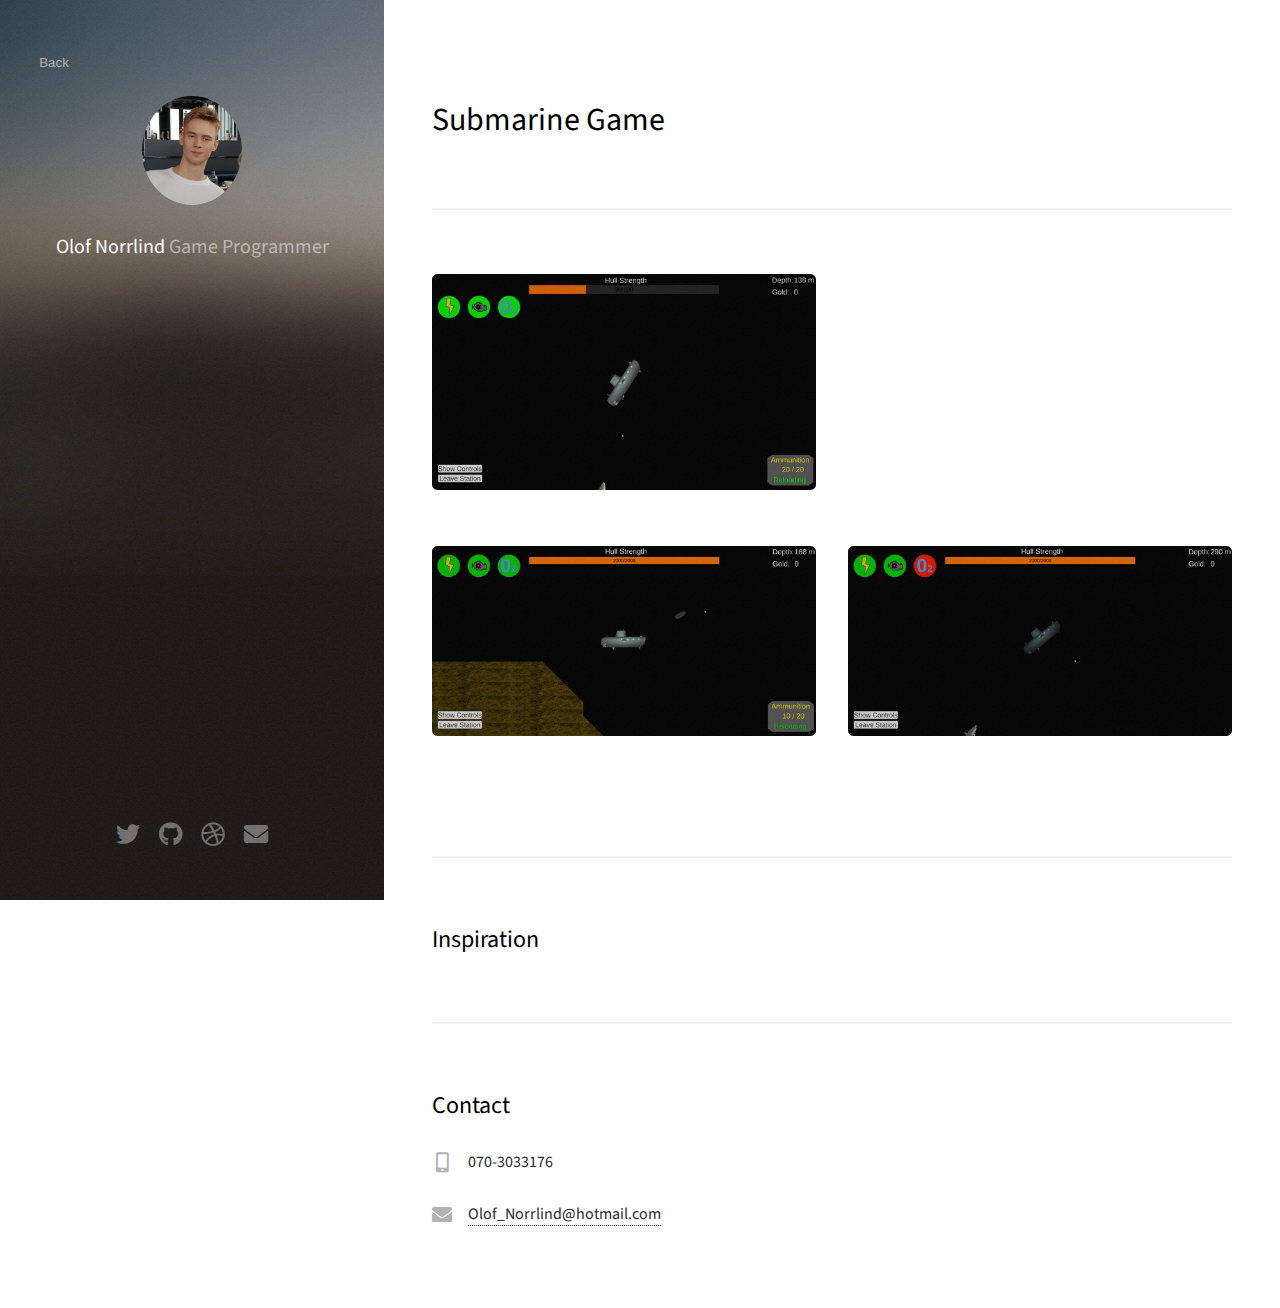
==== commit 4ae9eb02: "Updated below us card" ====
--- a/BelowUs.html
+++ b/BelowUs.html
@@ -20,7 +20,7 @@
 
 					<a href="index.html" class="image avatar"><img src="images/avatar.jpg" alt="" /></a>
 					<h1><strong>Olof Norrlind</strong><br />
-					Game Developer<br />
+					Game Programmer<br />
 					</h1>
 				</div>
 			</header>
@@ -31,7 +31,7 @@
 				<!-- One -->
 					<section id="one">
 						<header class="major">
-							<h2>Biofeedback Horror Game</h2>
+							<h2>Submarine Game</h2>
 						</header>
 						<p>
 						</p>
@@ -42,7 +42,16 @@
 					<section id="two">						
 						<div class="row">
 							<article class="col-6 col-12-xsmall work-item">
-								<a href="images/Detached/Ingame2.png" class="image fit thumb"><img src="images/Detached/Ingame2.png" alt="" /></a>
+								<a href="i#" class="image fit thumb"><img src="images/BelowUs/belowus1.gif" alt="" /></a>
+							</article>
+                            <article class="col-6 col-12-xsmall work-item">
+								<a href="i#" class="image fit thumb"><img src="images/BelowUs/belowus2.gif" alt="" /></a>
+							</article>
+                            <article class="col-6 col-12-xsmall work-item">
+								<a href="i#" class="image fit thumb"><img src="images/BelowUs/belowus3.gif" alt="" /></a>
+							</article>
+                            <article class="col-6 col-12-xsmall work-item">
+								<a href="i#" class="image fit thumb"><img src="images/BelowUs/belowus4.gif" alt="" /></a>
 							</article>
 						</div>
 					</section>
@@ -69,325 +78,6 @@
 						</ul>
 						
 					</section>
-
-				<!-- Four -->
-				<!--
-					<section id="four">
-						<h2>Elements</h2>
-
-						<section>
-							<h4>Text</h4>
-							<p>This is <b>bold</b> and this is <strong>strong</strong>. This is <i>italic</i> and this is <em>emphasized</em>.
-							This is <sup>superscript</sup> text and this is <sub>subscript</sub> text.
-							This is <u>underlined</u> and this is code: <code>for (;;) { ... }</code>. Finally, <a href="#">this is a link</a>.</p>
-							<hr />
-							<header>
-								<h4>Heading with a Subtitle</h4>
-								<p>Lorem ipsum dolor sit amet nullam id egestas urna aliquam</p>
-							</header>
-							<p>Nunc lacinia ante nunc ac lobortis. Interdum adipiscing gravida odio porttitor sem non mi integer non faucibus ornare mi ut ante amet placerat aliquet. Volutpat eu sed ante lacinia sapien lorem accumsan varius montes viverra nibh in adipiscing blandit tempus accumsan.</p>
-							<header>
-								<h5>Heading with a Subtitle</h5>
-								<p>Lorem ipsum dolor sit amet nullam id egestas urna aliquam</p>
-							</header>
-							<p>Nunc lacinia ante nunc ac lobortis. Interdum adipiscing gravida odio porttitor sem non mi integer non faucibus ornare mi ut ante amet placerat aliquet. Volutpat eu sed ante lacinia sapien lorem accumsan varius montes viverra nibh in adipiscing blandit tempus accumsan.</p>
-							<hr />
-							<h2>Heading Level 2</h2>
-							<h3>Heading Level 3</h3>
-							<h4>Heading Level 4</h4>
-							<h5>Heading Level 5</h5>
-							<h6>Heading Level 6</h6>
-							<hr />
-							<h5>Blockquote</h5>
-							<blockquote>Fringilla nisl. Donec accumsan interdum nisi, quis tincidunt felis sagittis eget tempus euismod. Vestibulum ante ipsum primis in faucibus vestibulum. Blandit adipiscing eu felis iaculis volutpat ac adipiscing accumsan faucibus. Vestibulum ante ipsum primis in faucibus lorem ipsum dolor sit amet nullam adipiscing eu felis.</blockquote>
-							<h5>Preformatted</h5>
-							<pre><code>i = 0;
-
-while (!deck.isInOrder()) {
-print 'Iteration ' + i;
-deck.shuffle();
-i++;
-}
-
-print 'It took ' + i + ' iterations to sort the deck.';</code></pre>
-						</section>
-
-						<section>
-							<h4>Lists</h4>
-							<div class="row">
-								<div class="col-6 col-12-xsmall">
-									<h5>Unordered</h5>
-									<ul>
-										<li>Dolor pulvinar etiam magna etiam.</li>
-										<li>Sagittis adipiscing lorem eleifend.</li>
-										<li>Felis enim feugiat dolore viverra.</li>
-									</ul>
-									<h5>Alternate</h5>
-									<ul class="alt">
-										<li>Dolor pulvinar etiam magna etiam.</li>
-										<li>Sagittis adipiscing lorem eleifend.</li>
-										<li>Felis enim feugiat dolore viverra.</li>
-									</ul>
-								</div>
-								<div class="col-6 col-12-xsmall">
-									<h5>Ordered</h5>
-									<ol>
-										<li>Dolor pulvinar etiam magna etiam.</li>
-										<li>Etiam vel felis at lorem sed viverra.</li>
-										<li>Felis enim feugiat dolore viverra.</li>
-										<li>Dolor pulvinar etiam magna etiam.</li>
-										<li>Etiam vel felis at lorem sed viverra.</li>
-										<li>Felis enim feugiat dolore viverra.</li>
-									</ol>
-									<h5>Icons</h5>
-									<ul class="icons">
-										<li><a href="#" class="icon brands fa-twitter"><span class="label">Twitter</span></a></li>
-										<li><a href="#" class="icon brands fa-facebook-f"><span class="label">Facebook</span></a></li>
-										<li><a href="#" class="icon brands fa-instagram"><span class="label">Instagram</span></a></li>
-										<li><a href="#" class="icon brands fa-github"><span class="label">Github</span></a></li>
-										<li><a href="#" class="icon brands fa-dribbble"><span class="label">Dribbble</span></a></li>
-										<li><a href="#" class="icon brands fa-tumblr"><span class="label">Tumblr</span></a></li>
-									</ul>
-								</div>
-							</div>
-							<h5>Actions</h5>
-							<ul class="actions">
-								<li><a href="#" class="button primary">Default</a></li>
-								<li><a href="#" class="button">Default</a></li>
-							</ul>
-							<ul class="actions small">
-								<li><a href="#" class="button primary small">Small</a></li>
-								<li><a href="#" class="button small">Small</a></li>
-							</ul>
-							<div class="row">
-								<div class="col-6 col-12-small">
-									<ul class="actions stacked">
-										<li><a href="#" class="button primary">Default</a></li>
-										<li><a href="#" class="button">Default</a></li>
-									</ul>
-								</div>
-								<div class="col-6 col-12-small">
-									<ul class="actions stacked">
-										<li><a href="#" class="button primary small">Small</a></li>
-										<li><a href="#" class="button small">Small</a></li>
-									</ul>
-								</div>
-								<div class="col-6 col-12-small">
-									<ul class="actions stacked">
-										<li><a href="#" class="button primary fit">Default</a></li>
-										<li><a href="#" class="button fit">Default</a></li>
-									</ul>
-								</div>
-								<div class="col-6 col-12-small">
-									<ul class="actions stacked">
-										<li><a href="#" class="button primary small fit">Small</a></li>
-										<li><a href="#" class="button small fit">Small</a></li>
-									</ul>
-								</div>
-							</div>
-						</section>
-
-						<section>
-							<h4>Table</h4>
-							<h5>Default</h5>
-							<div class="table-wrapper">
-								<table>
-									<thead>
-										<tr>
-											<th>Name</th>
-											<th>Description</th>
-											<th>Price</th>
-										</tr>
-									</thead>
-									<tbody>
-										<tr>
-											<td>Item One</td>
-											<td>Ante turpis integer aliquet porttitor.</td>
-											<td>29.99</td>
-										</tr>
-										<tr>
-											<td>Item Two</td>
-											<td>Vis ac commodo adipiscing arcu aliquet.</td>
-											<td>19.99</td>
-										</tr>
-										<tr>
-											<td>Item Three</td>
-											<td> Morbi faucibus arcu accumsan lorem.</td>
-											<td>29.99</td>
-										</tr>
-										<tr>
-											<td>Item Four</td>
-											<td>Vitae integer tempus condimentum.</td>
-											<td>19.99</td>
-										</tr>
-										<tr>
-											<td>Item Five</td>
-											<td>Ante turpis integer aliquet porttitor.</td>
-											<td>29.99</td>
-										</tr>
-									</tbody>
-									<tfoot>
-										<tr>
-											<td colspan="2"></td>
-											<td>100.00</td>
-										</tr>
-									</tfoot>
-								</table>
-							</div>
-
-							<h5>Alternate</h5>
-							<div class="table-wrapper">
-								<table class="alt">
-									<thead>
-										<tr>
-											<th>Name</th>
-											<th>Description</th>
-											<th>Price</th>
-										</tr>
-									</thead>
-									<tbody>
-										<tr>
-											<td>Item One</td>
-											<td>Ante turpis integer aliquet porttitor.</td>
-											<td>29.99</td>
-										</tr>
-										<tr>
-											<td>Item Two</td>
-											<td>Vis ac commodo adipiscing arcu aliquet.</td>
-											<td>19.99</td>
-										</tr>
-										<tr>
-											<td>Item Three</td>
-											<td> Morbi faucibus arcu accumsan lorem.</td>
-											<td>29.99</td>
-										</tr>
-										<tr>
-											<td>Item Four</td>
-											<td>Vitae integer tempus condimentum.</td>
-											<td>19.99</td>
-										</tr>
-										<tr>
-											<td>Item Five</td>
-											<td>Ante turpis integer aliquet porttitor.</td>
-											<td>29.99</td>
-										</tr>
-									</tbody>
-									<tfoot>
-										<tr>
-											<td colspan="2"></td>
-											<td>100.00</td>
-										</tr>
-									</tfoot>
-								</table>
-							</div>
-						</section>
-
-						<section>
-							<h4>Buttons</h4>
-							<ul class="actions">
-								<li><a href="#" class="button primary">Primary</a></li>
-								<li><a href="#" class="button">Default</a></li>
-							</ul>
-							<ul class="actions">
-								<li><a href="#" class="button large">Large</a></li>
-								<li><a href="#" class="button">Default</a></li>
-								<li><a href="#" class="button small">Small</a></li>
-							</ul>
-							<ul class="actions fit">
-								<li><a href="#" class="button primary fit">Fit</a></li>
-								<li><a href="#" class="button fit">Fit</a></li>
-							</ul>
-							<ul class="actions fit small">
-								<li><a href="#" class="button primary fit small">Fit + Small</a></li>
-								<li><a href="#" class="button fit small">Fit + Small</a></li>
-							</ul>
-							<ul class="actions">
-								<li><a href="#" class="button primary icon solid fa-download">Icon</a></li>
-								<li><a href="#" class="button icon solid fa-download">Icon</a></li>
-							</ul>
-							<ul class="actions">
-								<li><span class="button primary disabled">Primary</span></li>
-								<li><span class="button disabled">Default</span></li>
-							</ul>
-						</section>
-
-						<section>
-							<h4>Form</h4>
-							<form method="post" action="#">
-								<div class="row gtr-uniform gtr-50">
-									<div class="col-6 col-12-xsmall">
-										<input type="text" name="demo-name" id="demo-name" value="" placeholder="Name" />
-									</div>
-									<div class="col-6 col-12-xsmall">
-										<input type="email" name="demo-email" id="demo-email" value="" placeholder="Email" />
-									</div>
-									<div class="col-12">
-										<select name="demo-category" id="demo-category">
-											<option value="">- Category -</option>
-											<option value="1">Manufacturing</option>
-											<option value="1">Shipping</option>
-											<option value="1">Administration</option>
-											<option value="1">Human Resources</option>
-										</select>
-									</div>
-									<div class="col-4 col-12-small">
-										<input type="radio" id="demo-priority-low" name="demo-priority" checked>
-										<label for="demo-priority-low">Low Priority</label>
-									</div>
-									<div class="col-4 col-12-small">
-										<input type="radio" id="demo-priority-normal" name="demo-priority">
-										<label for="demo-priority-normal">Normal Priority</label>
-									</div>
-									<div class="col-4 col-12-small">
-										<input type="radio" id="demo-priority-high" name="demo-priority">
-										<label for="demo-priority-high">High Priority</label>
-									</div>
-									<div class="col-6 col-12-small">
-										<input type="checkbox" id="demo-copy" name="demo-copy">
-										<label for="demo-copy">Email me a copy of this message</label>
-									</div>
-									<div class="col-6 col-12-small">
-										<input type="checkbox" id="demo-human" name="demo-human" checked>
-										<label for="demo-human">I am a human and not a robot</label>
-									</div>
-									<div class="col-12">
-										<textarea name="demo-message" id="demo-message" placeholder="Enter your message" rows="6"></textarea>
-									</div>
-									<div class="col-12">
-										<ul class="actions">
-											<li><input type="submit" value="Send Message" class="primary" /></li>
-											<li><input type="reset" value="Reset" /></li>
-										</ul>
-									</div>
-								</div>
-							</form>
-						</section>
-
-						<section>
-							<h4>Image</h4>
-							<h5>Fit</h5>
-							<div class="box alt">
-								<div class="row gtr-50 gtr-uniform">
-									<div class="col-12"><span class="image fit"><img src="images/fulls/05.jpg" alt="" /></span></div>
-									<div class="col-4"><span class="image fit"><img src="images/thumbs/01.jpg" alt="" /></span></div>
-									<div class="col-4"><span class="image fit"><img src="images/thumbs/02.jpg" alt="" /></span></div>
-									<div class="col-4"><span class="image fit"><img src="images/thumbs/03.jpg" alt="" /></span></div>
-									<div class="col-4"><span class="image fit"><img src="images/thumbs/04.jpg" alt="" /></span></div>
-									<div class="col-4"><span class="image fit"><img src="images/thumbs/05.jpg" alt="" /></span></div>
-									<div class="col-4"><span class="image fit"><img src="images/thumbs/06.jpg" alt="" /></span></div>
-									<div class="col-4"><span class="image fit"><img src="images/thumbs/03.jpg" alt="" /></span></div>
-									<div class="col-4"><span class="image fit"><img src="images/thumbs/02.jpg" alt="" /></span></div>
-									<div class="col-4"><span class="image fit"><img src="images/thumbs/01.jpg" alt="" /></span></div>
-								</div>
-							</div>
-							<h5>Left &amp; Right</h5>
-							<p><span class="image left"><img src="images/avatar.jpg" alt="" /></span>Fringilla nisl. Donec accumsan interdum nisi, quis tincidunt felis sagittis eget. tempus euismod. Vestibulum ante ipsum primis in faucibus vestibulum. Blandit adipiscing eu felis iaculis volutpat ac adipiscing accumsan eu faucibus. Integer ac pellentesque praesent tincidunt felis sagittis eget. tempus euismod. Vestibulum ante ipsum primis in faucibus vestibulum. Blandit adipiscing eu felis iaculis volutpat ac adipiscing accumsan eu faucibus. Integer ac pellentesque praesent. Donec accumsan interdum nisi, quis tincidunt felis sagittis eget. tempus euismod. Vestibulum ante ipsum primis in faucibus vestibulum. Blandit adipiscing eu felis iaculis volutpat ac adipiscing accumsan eu faucibus. Integer ac pellentesque praesent tincidunt felis sagittis eget. tempus euismod. Vestibulum ante ipsum primis in faucibus vestibulum. Blandit adipiscing eu felis iaculis volutpat ac adipiscing accumsan eu faucibus. Integer ac pellentesque praesent.</p>
-							<p><span class="image right"><img src="images/avatar.jpg" alt="" /></span>Fringilla nisl. Donec accumsan interdum nisi, quis tincidunt felis sagittis eget. tempus euismod. Vestibulum ante ipsum primis in faucibus vestibulum. Blandit adipiscing eu felis iaculis volutpat ac adipiscing accumsan eu faucibus. Integer ac pellentesque praesent tincidunt felis sagittis eget. tempus euismod. Vestibulum ante ipsum primis in faucibus vestibulum. Blandit adipiscing eu felis iaculis volutpat ac adipiscing accumsan eu faucibus. Integer ac pellentesque praesent. Donec accumsan interdum nisi, quis tincidunt felis sagittis eget. tempus euismod. Vestibulum ante ipsum primis in faucibus vestibulum. Blandit adipiscing eu felis iaculis volutpat ac adipiscing accumsan eu faucibus. Integer ac pellentesque praesent tincidunt felis sagittis eget. tempus euismod. Vestibulum ante ipsum primis in faucibus vestibulum. Blandit adipiscing eu felis iaculis volutpat ac adipiscing accumsan eu faucibus. Integer ac pellentesque praesent.</p>
-						</section>
-
-					</section>
-				-->
-
 			</div>
 
 		<!-- Footer -->
--- a/assets/css/main.css
+++ b/assets/css/main.css
@@ -1831,11 +1831,11 @@
 	figcaption {
 		text-align: center;
 		display: inline-block;
-		padding: 5px 8px;
+		padding: 0px 3px;
 		background-color: #d11212; /* Blue background color */
 		color: #fff; /* White text color */
 		border: 1px solid #d11212; /* Blue border */
-		border-radius: 2px; /* Rounded corners */
+		border-radius: 4px; /* Rounded corners */
 		margin: 0px 5px 15px 0px; /* Add some spacing between figcaptions */
 	}
 	
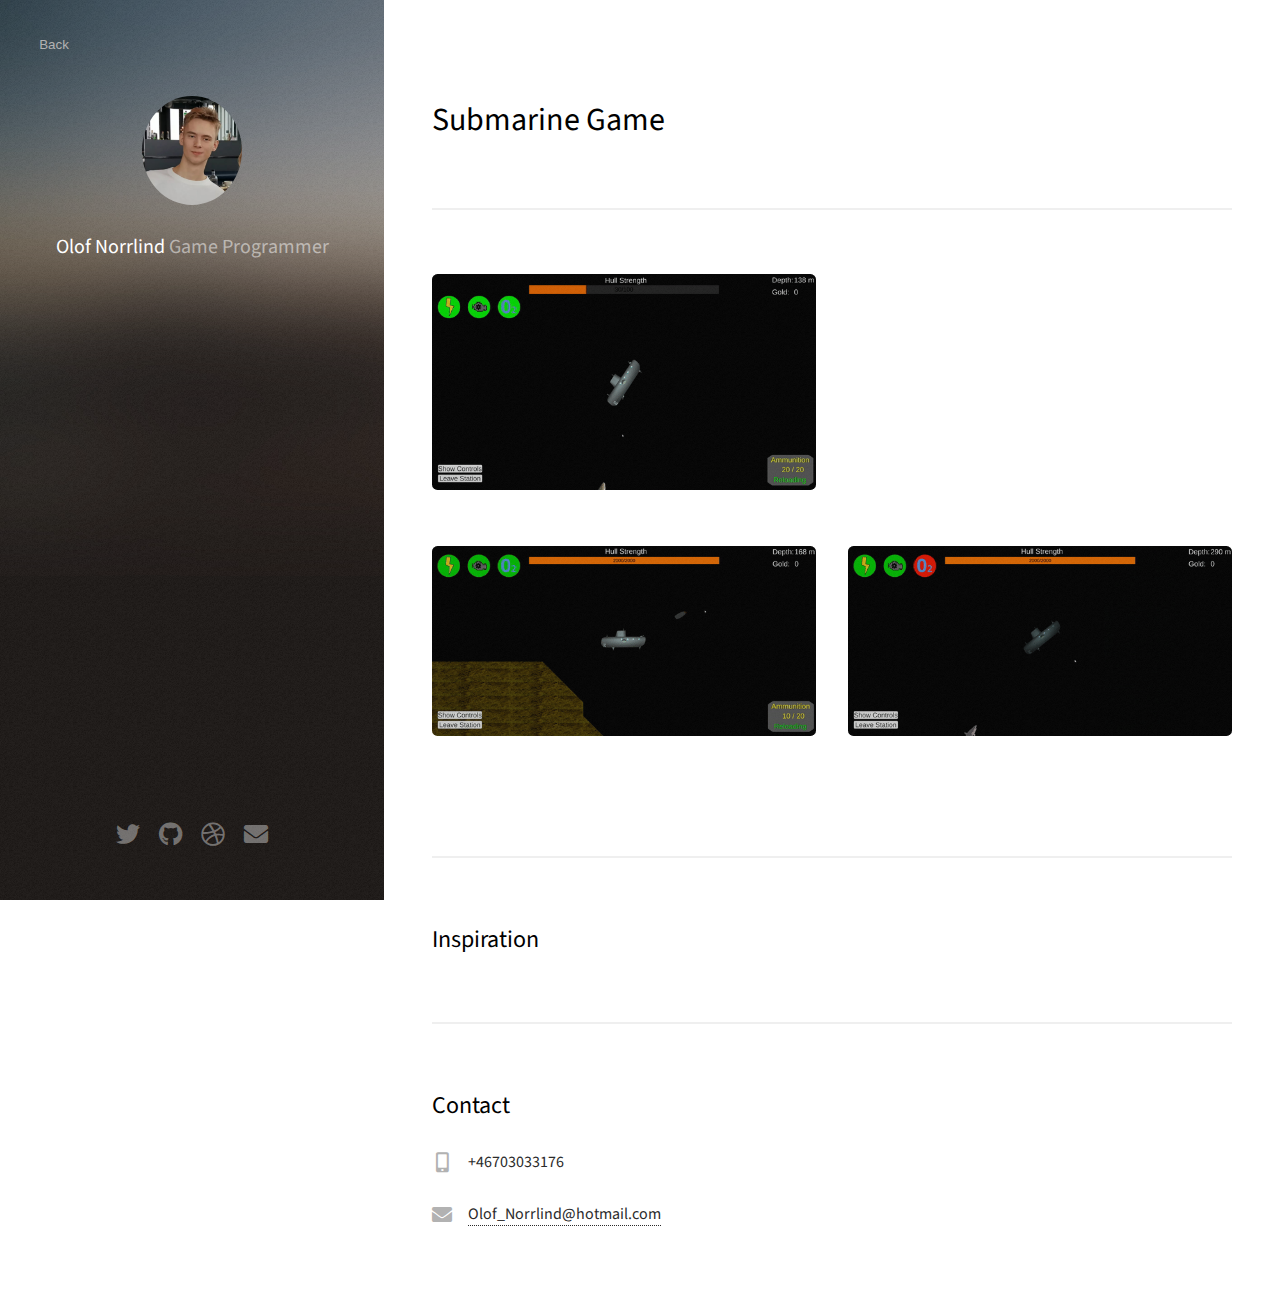
==== commit fea0613a: "." ====
--- a/BelowUs.html
+++ b/BelowUs.html
@@ -69,7 +69,7 @@
 						<ul class="labeled-icons">
 							<li>
 								<h3 class="icon solid fa-mobile-alt"><span class="label">Phone</span></h3>
-								070-3033176
+								+46703033176
 							</li>
 							<li>
 								<h3 class="icon solid fa-envelope"><span class="label">Email</span></h3>
--- a/assets/css/main.css
+++ b/assets/css/main.css
@@ -39,13 +39,13 @@
 
 .back-button {
 	position: absolute;
-	top: 5%; /* Adjust as needed */
-	left: 5%; /* Adjust as needed */
+	top: 3%; 
+	left: 5%; 
 	padding: 10px 20px;
-	background-color: transparent; /* Blue background color */
+	background-color: transparent; 
 	color: #b2b2b2; /* White text color */
-	border: none;
-	border-radius: 4px;
+	border: #787878;
+	border-radius: 3px;
 	cursor: pointer;
 }
 
